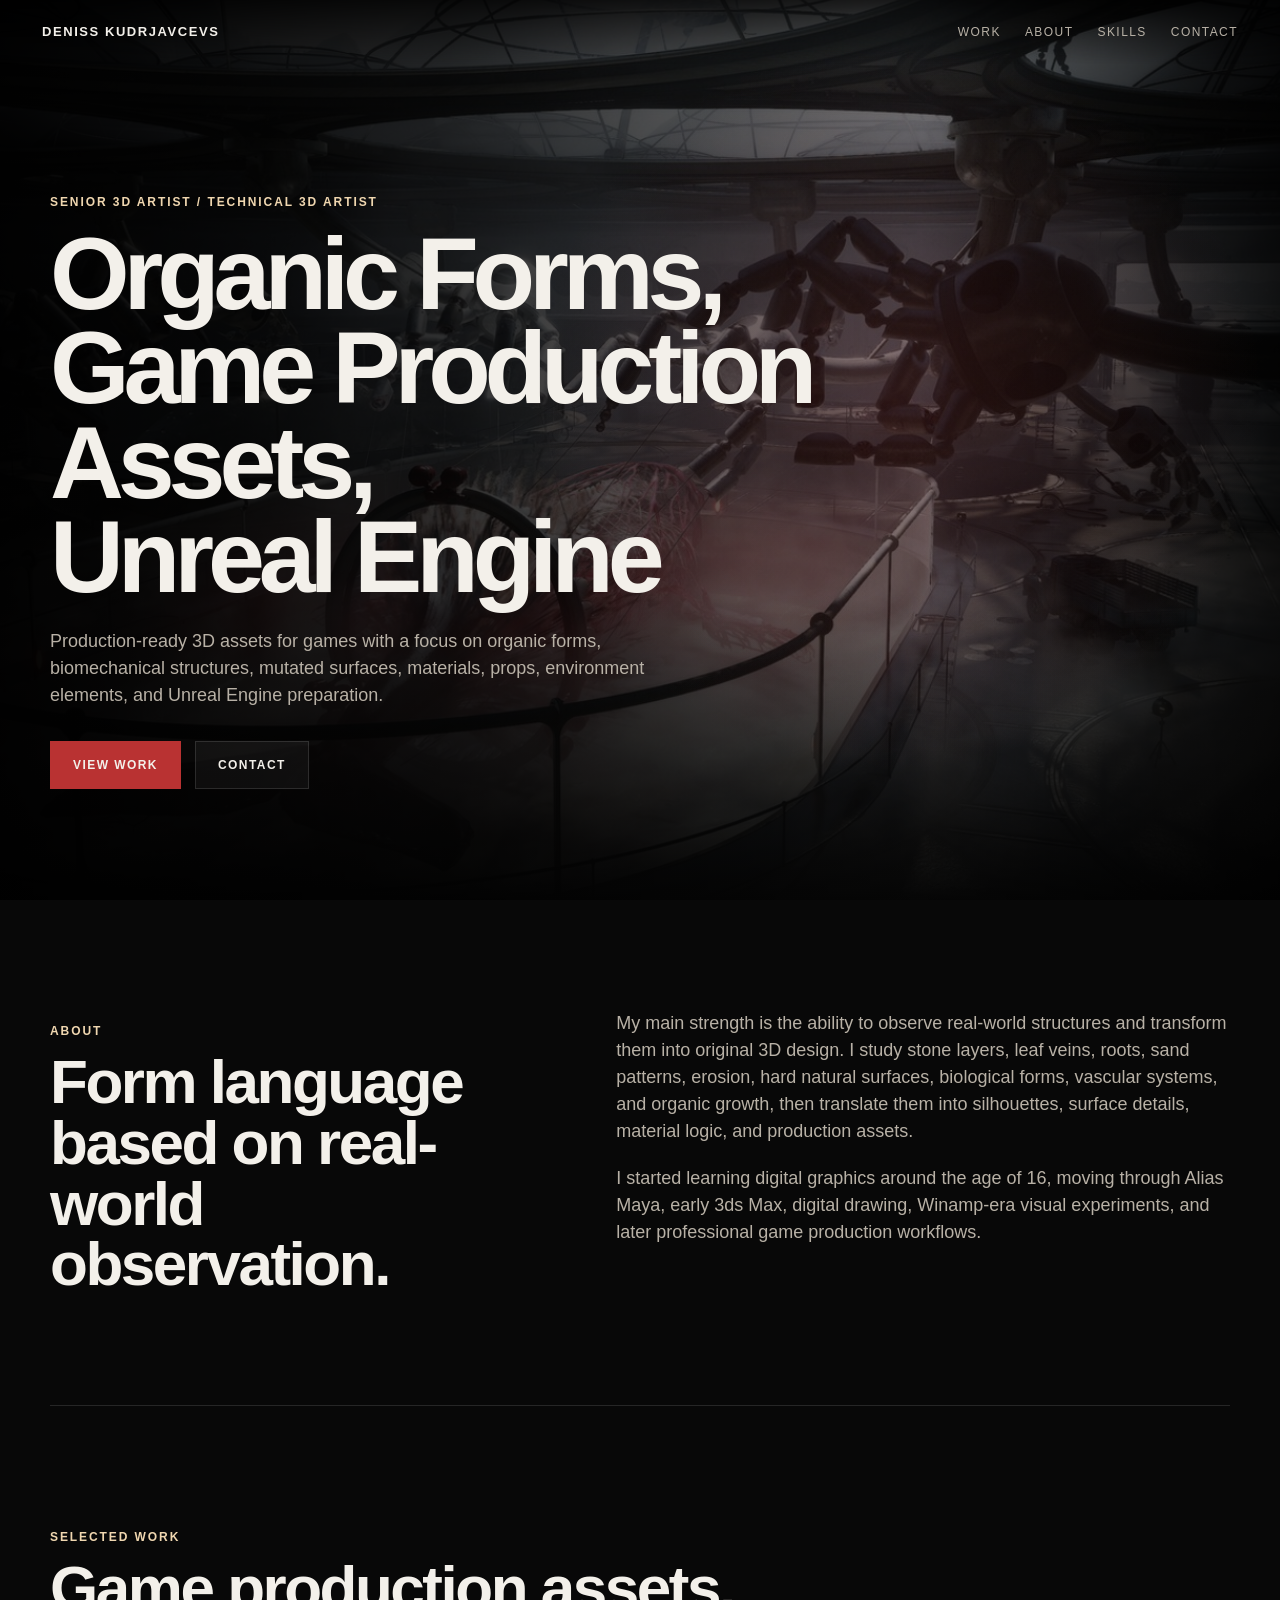
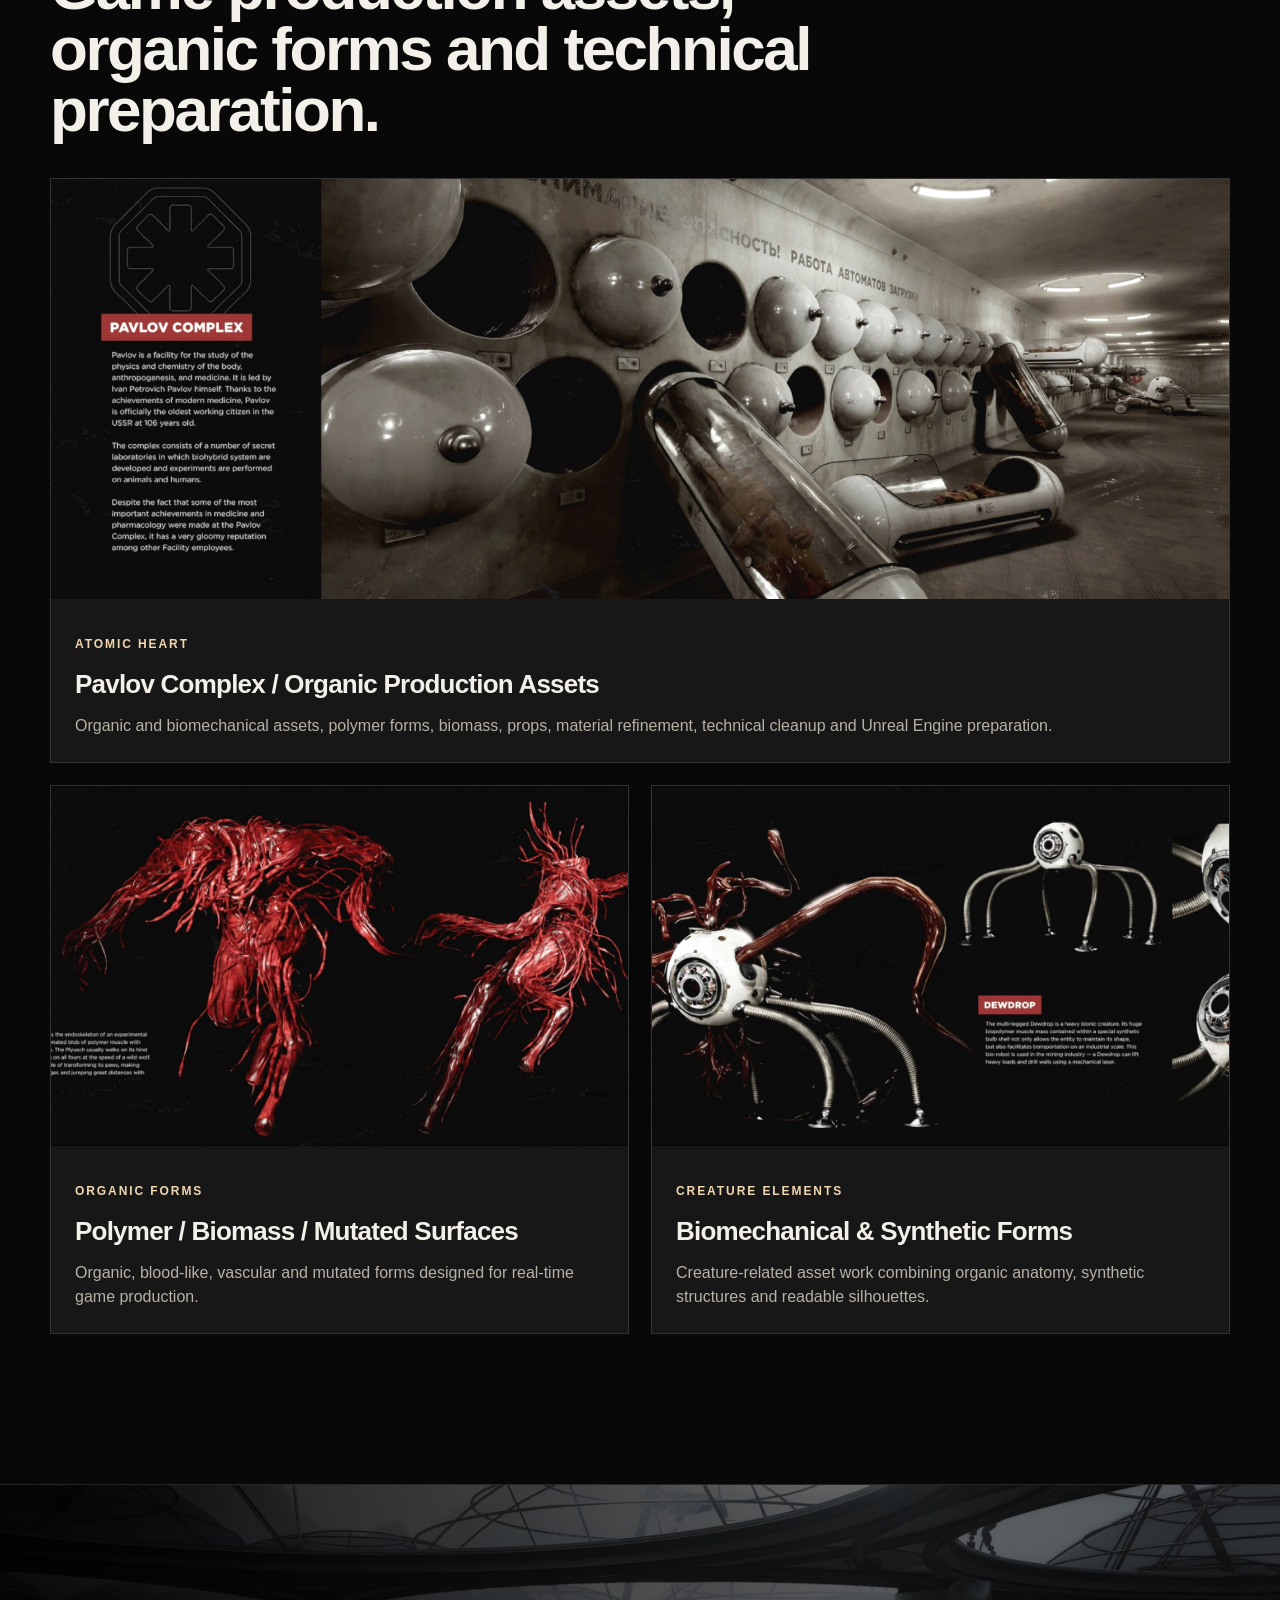
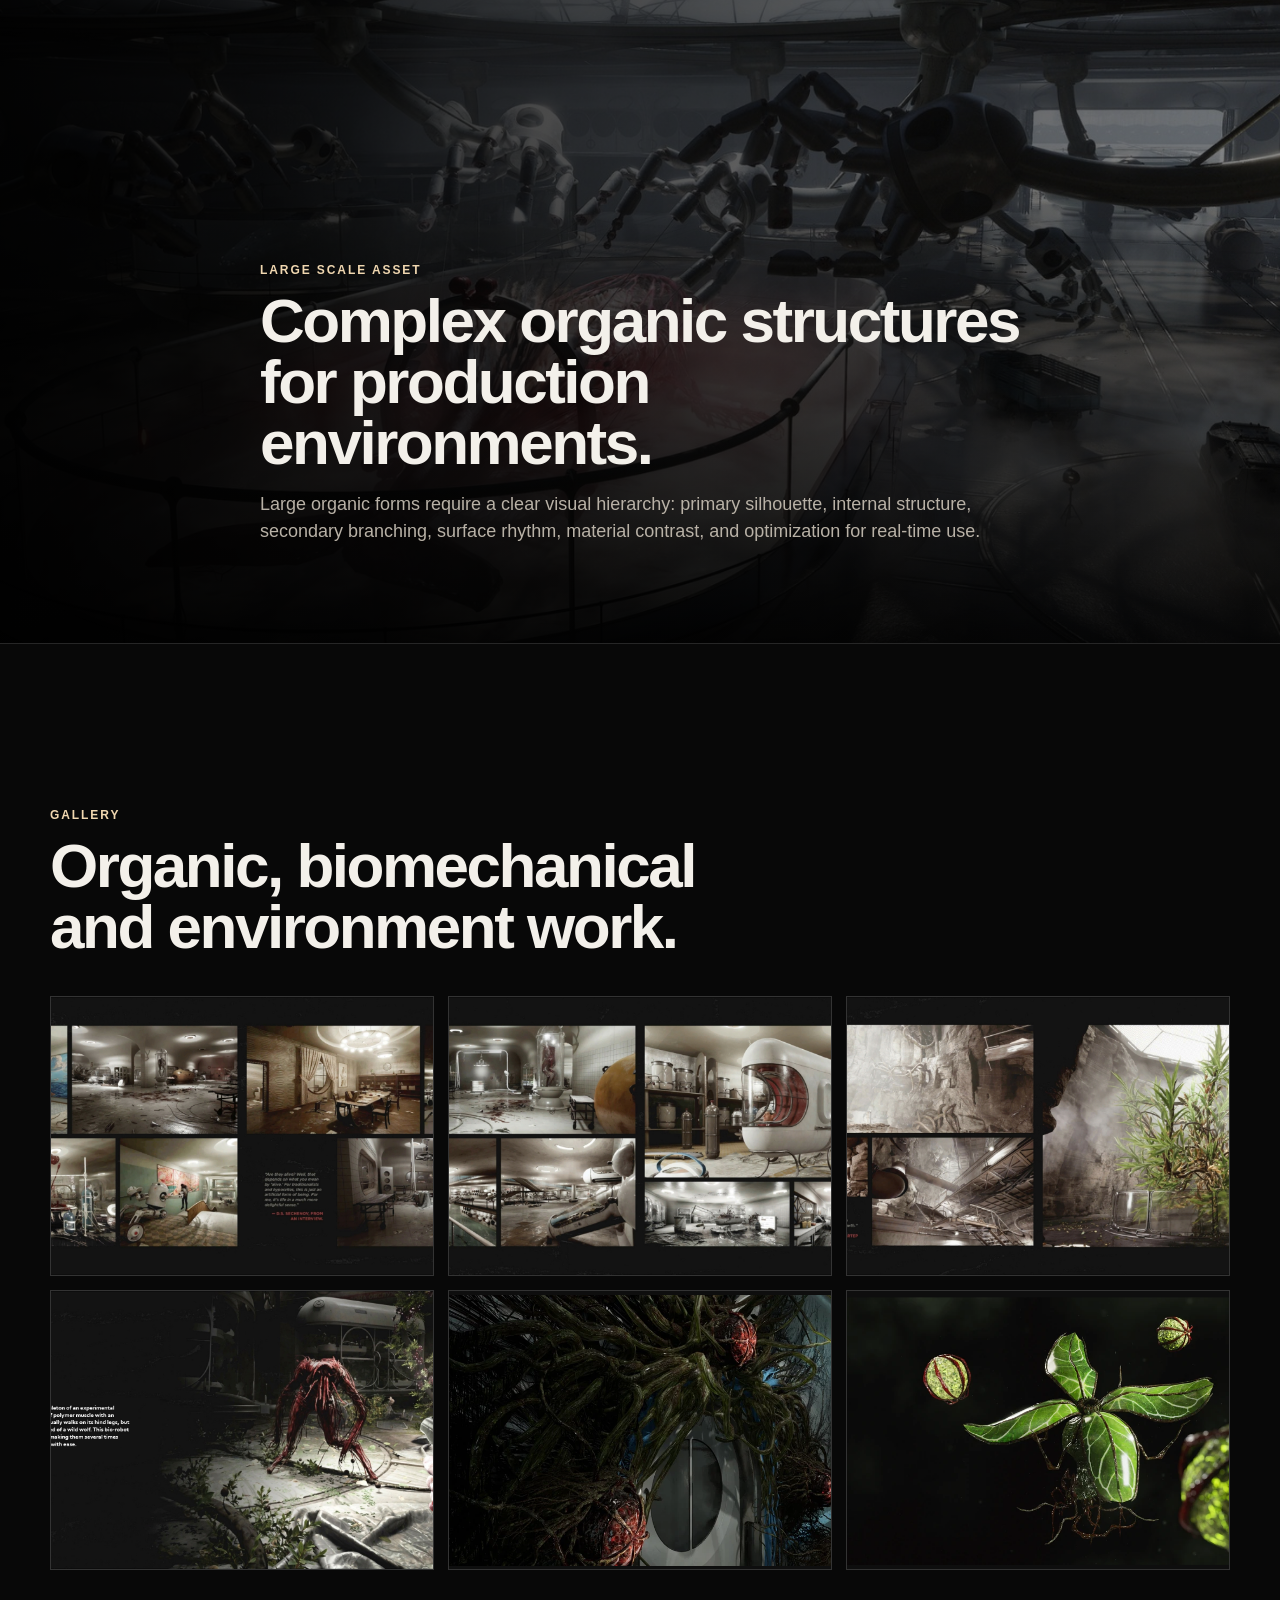
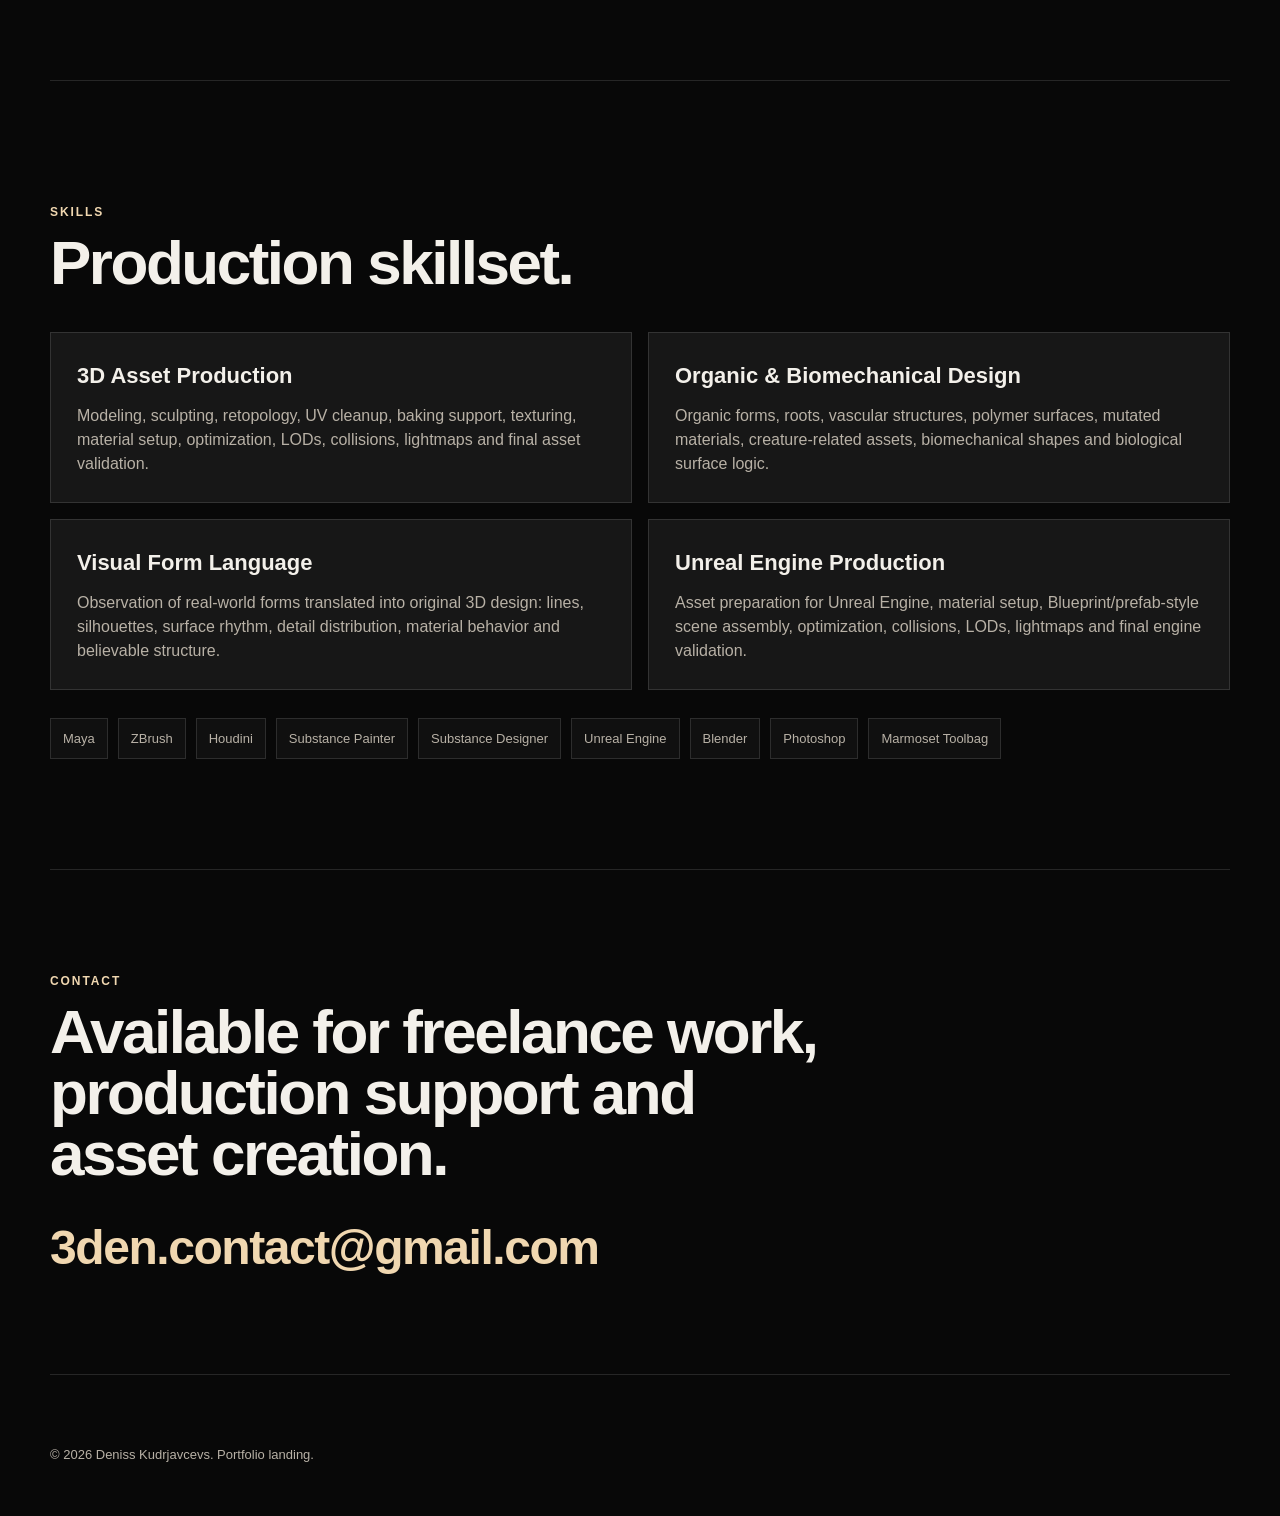
==== index.html @ 93ca3a00 "Add files via upload" ====
<!DOCTYPE html>
<html lang="en">
<head>
  <meta charset="UTF-8" />
  <meta name="viewport" content="width=device-width, initial-scale=1.0" />
  <title>Deniss Kudrjavcevs — 3D Artist Portfolio</title>
  <meta name="description" content="Senior 3D Artist / Technical 3D Artist portfolio. Organic forms, game production assets, Unreal Engine, materials and optimization." />
  <link rel="stylesheet" href="style.css" />
</head>
<body>
  <header class="site-header" data-header>
    <a class="logo" href="#top">DENISS KUDRJAVCEVS</a>
    <button class="menu-button" data-menu-button aria-label="Open navigation">MENU</button>
    <nav class="nav" data-nav>
      <a href="#work">Work</a>
      <a href="#about">About</a>
      <a href="#skills">Skills</a>
      <a href="#contact">Contact</a>
    </nav>
  </header>

  <main id="top">
    <section class="hero">
      <div class="hero-bg" aria-hidden="true"></div>
      <div class="hero-overlay" aria-hidden="true"></div>
      <div class="hero-content">
        <p class="eyebrow">Senior 3D Artist / Technical 3D Artist</p>
        <h1>Organic Forms,<br />Game Production Assets,<br />Unreal Engine</h1>
        <p class="hero-text">
          Production-ready 3D assets for games with a focus on organic forms,
          biomechanical structures, mutated surfaces, materials, props, environment elements,
          and Unreal Engine preparation.
        </p>
        <div class="hero-buttons">
          <a class="button primary" href="#work">View Work</a>
          <a class="button secondary" href="mailto:3den.contact@gmail.com">Contact</a>
        </div>
      </div>
    </section>

    <section id="about" class="section about-grid reveal">
      <div>
        <p class="section-label">About</p>
        <h2>Form language based on real-world observation.</h2>
      </div>
      <div class="text-block">
        <p>
          My main strength is the ability to observe real-world structures and transform them
          into original 3D design. I study stone layers, leaf veins, roots, sand patterns,
          erosion, hard natural surfaces, biological forms, vascular systems, and organic growth,
          then translate them into silhouettes, surface details, material logic, and production assets.
        </p>
        <p>
          I started learning digital graphics around the age of 16, moving through Alias Maya,
          early 3ds Max, digital drawing, Winamp-era visual experiments, and later professional
          game production workflows.
        </p>
      </div>
    </section>

    <section id="work" class="section reveal">
      <div class="section-heading">
        <p class="section-label">Selected Work</p>
        <h2>Game production assets, organic forms and technical preparation.</h2>
      </div>

      <div class="work-grid">
        <article class="work-card large">
          <img src="assets/images/atomic-heart/pavlov_01.jpg" alt="Pavlov Complex production scene" />
          <div class="work-info">
            <p class="tag">Atomic Heart</p>
            <h3>Pavlov Complex / Organic Production Assets</h3>
            <p>
              Organic and biomechanical assets, polymer forms, biomass, props,
              material refinement, technical cleanup and Unreal Engine preparation.
            </p>
          </div>
        </article>

        <article class="work-card">
          <img src="assets/images/organic/plyusch_render_01.jpg" alt="Red organic polymer creature form" />
          <div class="work-info">
            <p class="tag">Organic Forms</p>
            <h3>Polymer / Biomass / Mutated Surfaces</h3>
            <p>
              Organic, blood-like, vascular and mutated forms designed for real-time game production.
            </p>
          </div>
        </article>

        <article class="work-card">
          <img src="assets/images/creatures/dewdrop_01.jpg" alt="Biomechanical creature design" />
          <div class="work-info">
            <p class="tag">Creature Elements</p>
            <h3>Biomechanical & Synthetic Forms</h3>
            <p>
              Creature-related asset work combining organic anatomy, synthetic structures and readable silhouettes.
            </p>
          </div>
        </article>
      </div>
    </section>

    <section class="wide-case reveal">
      <img src="assets/images/hero/hero_whale.jpg" alt="Large whale production asset scene" />
      <div class="wide-case-text">
        <p class="section-label">Large Scale Asset</p>
        <h2>Complex organic structures for production environments.</h2>
        <p>
          Large organic forms require a clear visual hierarchy: primary silhouette, internal structure,
          secondary branching, surface rhythm, material contrast, and optimization for real-time use.
        </p>
      </div>
    </section>

    <section class="section gallery-section reveal">
      <div class="section-heading">
        <p class="section-label">Gallery</p>
        <h2>Organic, biomechanical and environment work.</h2>
      </div>
      <div class="gallery-grid">
        <img src="assets/images/atomic-heart/pavlov_02.jpg" alt="Pavlov Complex interior scenes" />
        <img src="assets/images/atomic-heart/pavlov_03.jpg" alt="Pavlov Complex laboratory and props" />
        <img src="assets/images/organic/natural_roots_01.jpg" alt="Natural roots and plant forms" />
        <img src="assets/images/organic/plyusch_game_01.jpg" alt="Organic enemy in gameplay context" />
        <img src="assets/images/organic/root_wall_01.png" alt="Root growth environment asset" />
        <img src="assets/images/organic/leaf_form_01.png" alt="Leaf-inspired organic form" />
      </div>
    </section>

    <section id="skills" class="section skills reveal">
      <div class="section-heading">
        <p class="section-label">Skills</p>
        <h2>Production skillset.</h2>
      </div>

      <div class="skills-grid">
        <div class="skill-card">
          <h3>3D Asset Production</h3>
          <p>Modeling, sculpting, retopology, UV cleanup, baking support, texturing, material setup, optimization, LODs, collisions, lightmaps and final asset validation.</p>
        </div>
        <div class="skill-card">
          <h3>Organic & Biomechanical Design</h3>
          <p>Organic forms, roots, vascular structures, polymer surfaces, mutated materials, creature-related assets, biomechanical shapes and biological surface logic.</p>
        </div>
        <div class="skill-card">
          <h3>Visual Form Language</h3>
          <p>Observation of real-world forms translated into original 3D design: lines, silhouettes, surface rhythm, detail distribution, material behavior and believable structure.</p>
        </div>
        <div class="skill-card">
          <h3>Unreal Engine Production</h3>
          <p>Asset preparation for Unreal Engine, material setup, Blueprint/prefab-style scene assembly, optimization, collisions, LODs, lightmaps and final engine validation.</p>
        </div>
      </div>

      <div class="tools-line">
        <span>Maya</span>
        <span>ZBrush</span>
        <span>Houdini</span>
        <span>Substance Painter</span>
        <span>Substance Designer</span>
        <span>Unreal Engine</span>
        <span>Blender</span>
        <span>Photoshop</span>
        <span>Marmoset Toolbag</span>
      </div>
    </section>

    <section id="contact" class="contact-section reveal">
      <p class="section-label">Contact</p>
      <h2>Available for freelance work, production support and asset creation.</h2>
      <a class="contact-link" href="mailto:3den.contact@gmail.com">3den.contact@gmail.com</a>
    </section>
  </main>

  <footer class="footer">
    <p>© <span data-year></span> Deniss Kudrjavcevs. Portfolio landing.</p>
  </footer>

  <script src="script.js"></script>
</body>
</html>
---- style.css ----
:root {
  --bg: #080808;
  --bg-soft: #111111;
  --panel: #171717;
  --text: #f3f0ea;
  --muted: #b8b1a6;
  --line: rgba(255, 255, 255, 0.12);
  --accent: #b93232;
  --accent-2: #f0d7b0;
  --max: 1180px;
}

* { box-sizing: border-box; }
html { scroll-behavior: smooth; }
body {
  margin: 0;
  font-family: Arial, Helvetica, sans-serif;
  background: var(--bg);
  color: var(--text);
  line-height: 1.5;
}
img { max-width: 100%; display: block; }
a { color: inherit; text-decoration: none; }

.site-header {
  position: fixed;
  top: 0;
  left: 0;
  right: 0;
  z-index: 50;
  display: flex;
  justify-content: space-between;
  align-items: center;
  padding: 22px 42px;
  background: linear-gradient(to bottom, rgba(0,0,0,0.78), rgba(0,0,0,0));
  transition: background 0.25s ease, border-color 0.25s ease;
}
.site-header.scrolled {
  background: rgba(8, 8, 8, 0.92);
  border-bottom: 1px solid var(--line);
  backdrop-filter: blur(16px);
}
.logo {
  font-size: 13px;
  font-weight: 800;
  letter-spacing: 0.12em;
}
.nav { display: flex; gap: 24px; }
.nav a {
  font-size: 12px;
  text-transform: uppercase;
  letter-spacing: 0.12em;
  color: var(--muted);
}
.nav a:hover { color: var(--text); }
.menu-button { display: none; }

.hero {
  position: relative;
  min-height: 100vh;
  display: flex;
  align-items: center;
  overflow: hidden;
}
.hero-bg {
  position: absolute;
  inset: 0;
  background-image: url("assets/images/hero/hero_whale.jpg");
  background-size: cover;
  background-position: center;
  opacity: 0.72;
  transform: scale(1.02);
}
.hero-overlay {
  position: absolute;
  inset: 0;
  background:
    radial-gradient(circle at 70% 45%, rgba(185, 50, 50, 0.16), transparent 36%),
    linear-gradient(90deg, rgba(0,0,0,0.96) 0%, rgba(0,0,0,0.74) 35%, rgba(0,0,0,0.30) 72%, rgba(0,0,0,0.88) 100%),
    linear-gradient(to top, var(--bg), transparent 34%);
}
.hero-content {
  position: relative;
  width: min(var(--max), calc(100% - 48px));
  margin: 0 auto;
  padding-top: 70px;
}
.eyebrow, .section-label, .tag {
  color: var(--accent-2);
  text-transform: uppercase;
  letter-spacing: 0.16em;
  font-size: 12px;
  font-weight: 800;
}
h1 {
  max-width: 880px;
  margin: 16px 0 24px;
  font-size: clamp(44px, 8vw, 104px);
  line-height: 0.92;
  letter-spacing: -0.06em;
}
.hero-text {
  max-width: 640px;
  color: var(--muted);
  font-size: 18px;
}
.hero-buttons { display: flex; gap: 14px; margin-top: 32px; }
.button {
  display: inline-flex;
  align-items: center;
  justify-content: center;
  min-height: 48px;
  padding: 0 22px;
  border: 1px solid var(--line);
  font-weight: 800;
  font-size: 12px;
  letter-spacing: 0.12em;
  text-transform: uppercase;
}
.button.primary { background: var(--accent); border-color: var(--accent); }
.button.secondary { background: rgba(255,255,255,0.04); }
.button:hover { transform: translateY(-1px); }

.section {
  width: min(var(--max), calc(100% - 48px));
  margin: 0 auto;
  padding: 110px 0;
}
.about-grid {
  display: grid;
  grid-template-columns: 0.9fr 1.1fr;
  gap: 64px;
  border-bottom: 1px solid var(--line);
}
h2 {
  margin: 10px 0 0;
  font-size: clamp(32px, 5vw, 62px);
  line-height: 0.98;
  letter-spacing: -0.04em;
}
.text-block p {
  margin: 0 0 20px;
  color: var(--muted);
  font-size: 18px;
}
.section-heading { max-width: 760px; margin-bottom: 38px; }

.work-grid {
  display: grid;
  grid-template-columns: repeat(2, minmax(0, 1fr));
  gap: 22px;
}
.work-card {
  background: var(--panel);
  border: 1px solid var(--line);
  overflow: hidden;
}
.work-card.large { grid-column: span 2; }
.work-card img {
  width: 100%;
  height: 420px;
  object-fit: cover;
  filter: saturate(0.92) contrast(1.06);
}
.work-card:not(.large) img { height: 360px; }
.work-info { padding: 24px; }
.work-info h3 {
  margin: 8px 0 10px;
  font-size: 26px;
  letter-spacing: -0.03em;
}
.work-info p:not(.tag) { color: var(--muted); margin: 0; }

.wide-case {
  position: relative;
  min-height: 760px;
  display: flex;
  align-items: flex-end;
  margin: 40px 0;
  overflow: hidden;
  border-top: 1px solid var(--line);
  border-bottom: 1px solid var(--line);
}
.wide-case img {
  position: absolute;
  inset: 0;
  width: 100%;
  height: 100%;
  object-fit: cover;
  opacity: 0.72;
}
.wide-case::after {
  content: "";
  position: absolute;
  inset: 0;
  background: linear-gradient(90deg, rgba(0,0,0,0.90), rgba(0,0,0,0.20)), linear-gradient(to top, rgba(0,0,0,0.85), transparent 60%);
}
.wide-case-text {
  position: relative;
  z-index: 2;
  width: min(var(--max), calc(100% - 48px));
  margin: 0 auto;
  padding: 0 0 80px;
  max-width: 760px;
}
.wide-case-text p:not(.section-label) { color: var(--muted); font-size: 18px; }

.gallery-grid {
  display: grid;
  grid-template-columns: repeat(3, 1fr);
  gap: 14px;
}
.gallery-grid img {
  width: 100%;
  height: 280px;
  object-fit: cover;
  border: 1px solid var(--line);
  background: var(--panel);
}

.skills { border-top: 1px solid var(--line); }
.skills-grid {
  display: grid;
  grid-template-columns: repeat(2, 1fr);
  gap: 16px;
}
.skill-card {
  background: var(--panel);
  border: 1px solid var(--line);
  padding: 26px;
}
.skill-card h3 { margin: 0 0 12px; font-size: 22px; }
.skill-card p { margin: 0; color: var(--muted); }
.tools-line {
  display: flex;
  flex-wrap: wrap;
  gap: 10px;
  margin-top: 28px;
}
.tools-line span {
  border: 1px solid var(--line);
  padding: 10px 12px;
  color: var(--muted);
  background: rgba(255,255,255,0.03);
  font-size: 13px;
}

.contact-section {
  width: min(var(--max), calc(100% - 48px));
  margin: 0 auto 70px;
  padding: 90px 0;
  border-top: 1px solid var(--line);
  border-bottom: 1px solid var(--line);
}
.contact-section h2 { max-width: 780px; }
.contact-link {
  display: inline-block;
  margin-top: 28px;
  color: var(--accent-2);
  font-size: clamp(24px, 4vw, 48px);
  font-weight: 800;
  letter-spacing: -0.03em;
}
.footer {
  width: min(var(--max), calc(100% - 48px));
  margin: 0 auto;
  padding: 0 0 38px;
  color: var(--muted);
  font-size: 13px;
}

.reveal { opacity: 0; transform: translateY(18px); transition: opacity 0.7s ease, transform 0.7s ease; }
.reveal.visible { opacity: 1; transform: translateY(0); }

@media (max-width: 820px) {
  .site-header { padding: 18px 20px; }
  .menu-button {
    display: block;
    color: var(--text);
    background: rgba(255,255,255,0.06);
    border: 1px solid var(--line);
    padding: 10px 12px;
    letter-spacing: 0.12em;
  }
  .nav {
    position: absolute;
    top: 64px;
    right: 20px;
    display: none;
    flex-direction: column;
    min-width: 180px;
    padding: 18px;
    background: rgba(8,8,8,0.96);
    border: 1px solid var(--line);
  }
  .nav.open { display: flex; }
  .hero { min-height: 880px; }
  .hero-bg { background-position: 62% center; }
  .about-grid, .work-grid, .skills-grid { grid-template-columns: 1fr; }
  .work-card.large { grid-column: span 1; }
  .work-card img, .work-card:not(.large) img { height: 320px; }
  .gallery-grid { grid-template-columns: 1fr; }
  .gallery-grid img { height: 300px; }
  .wide-case { min-height: 640px; }
}
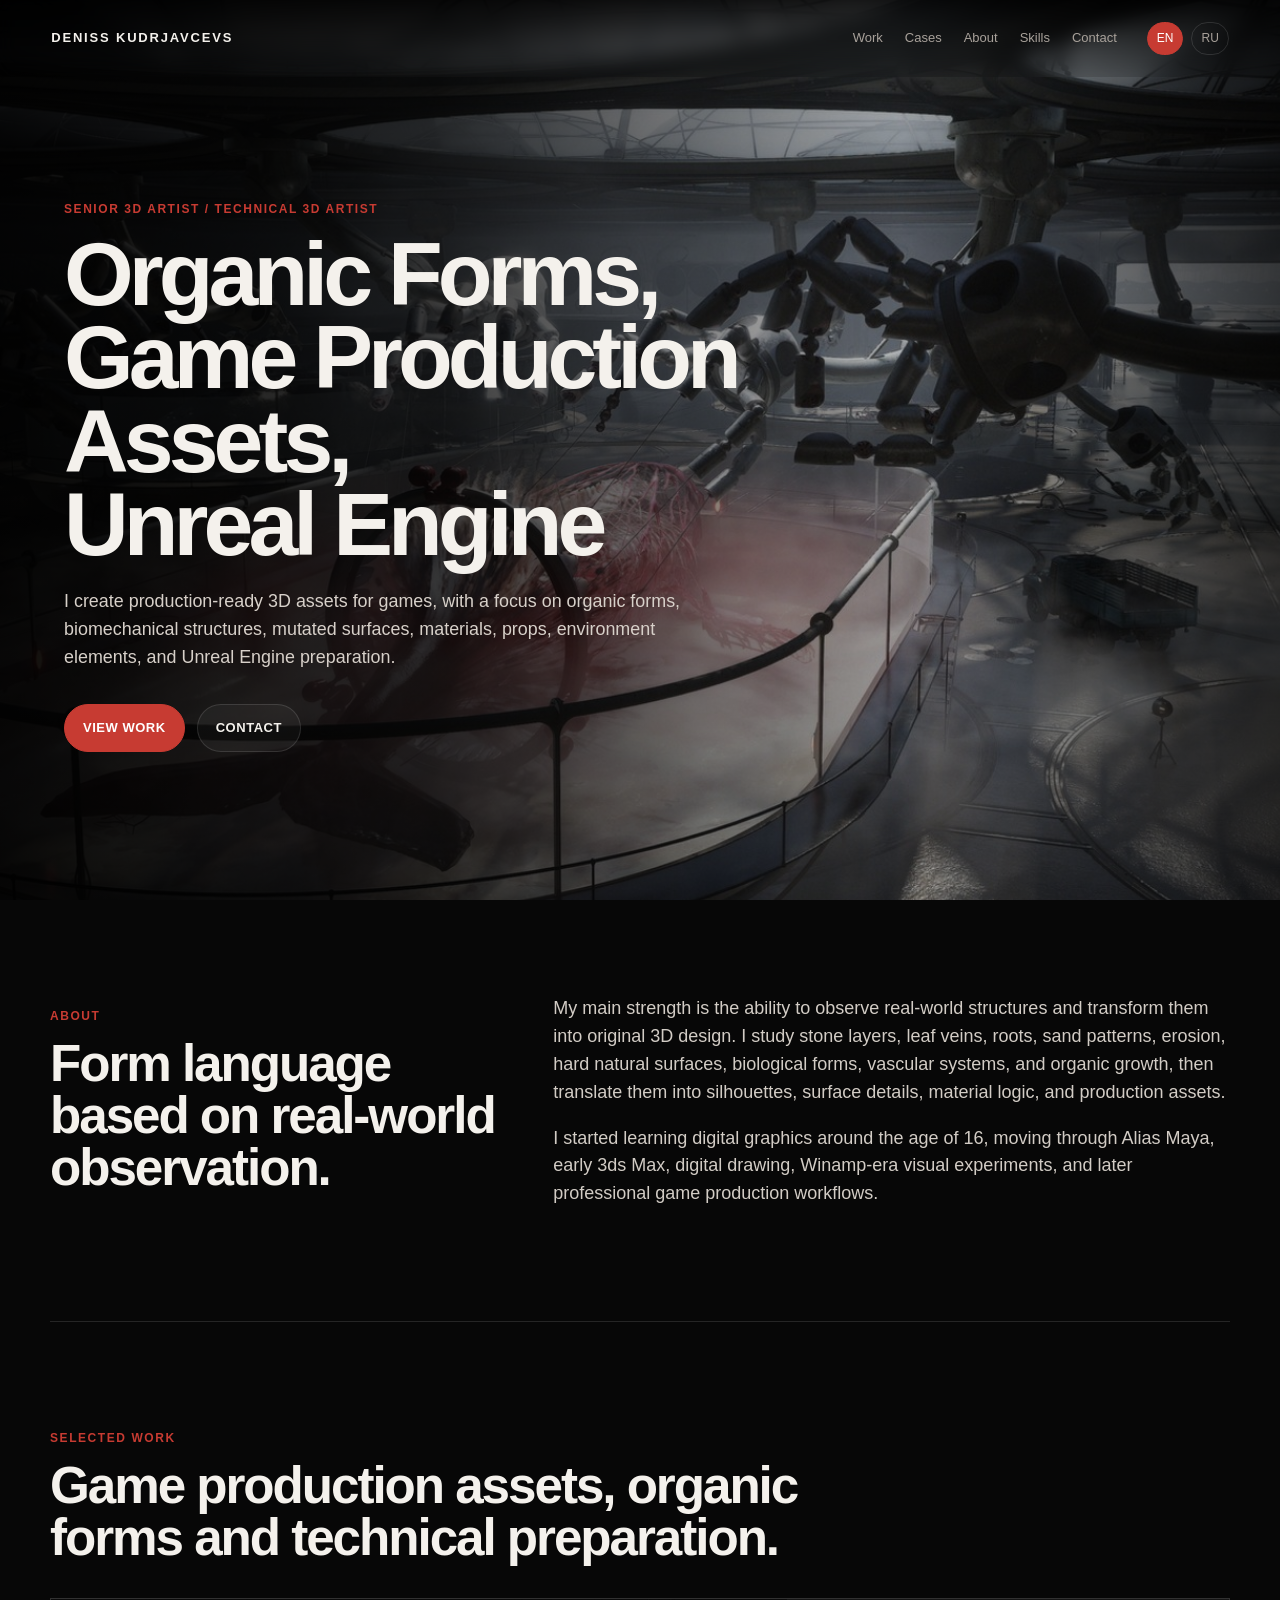
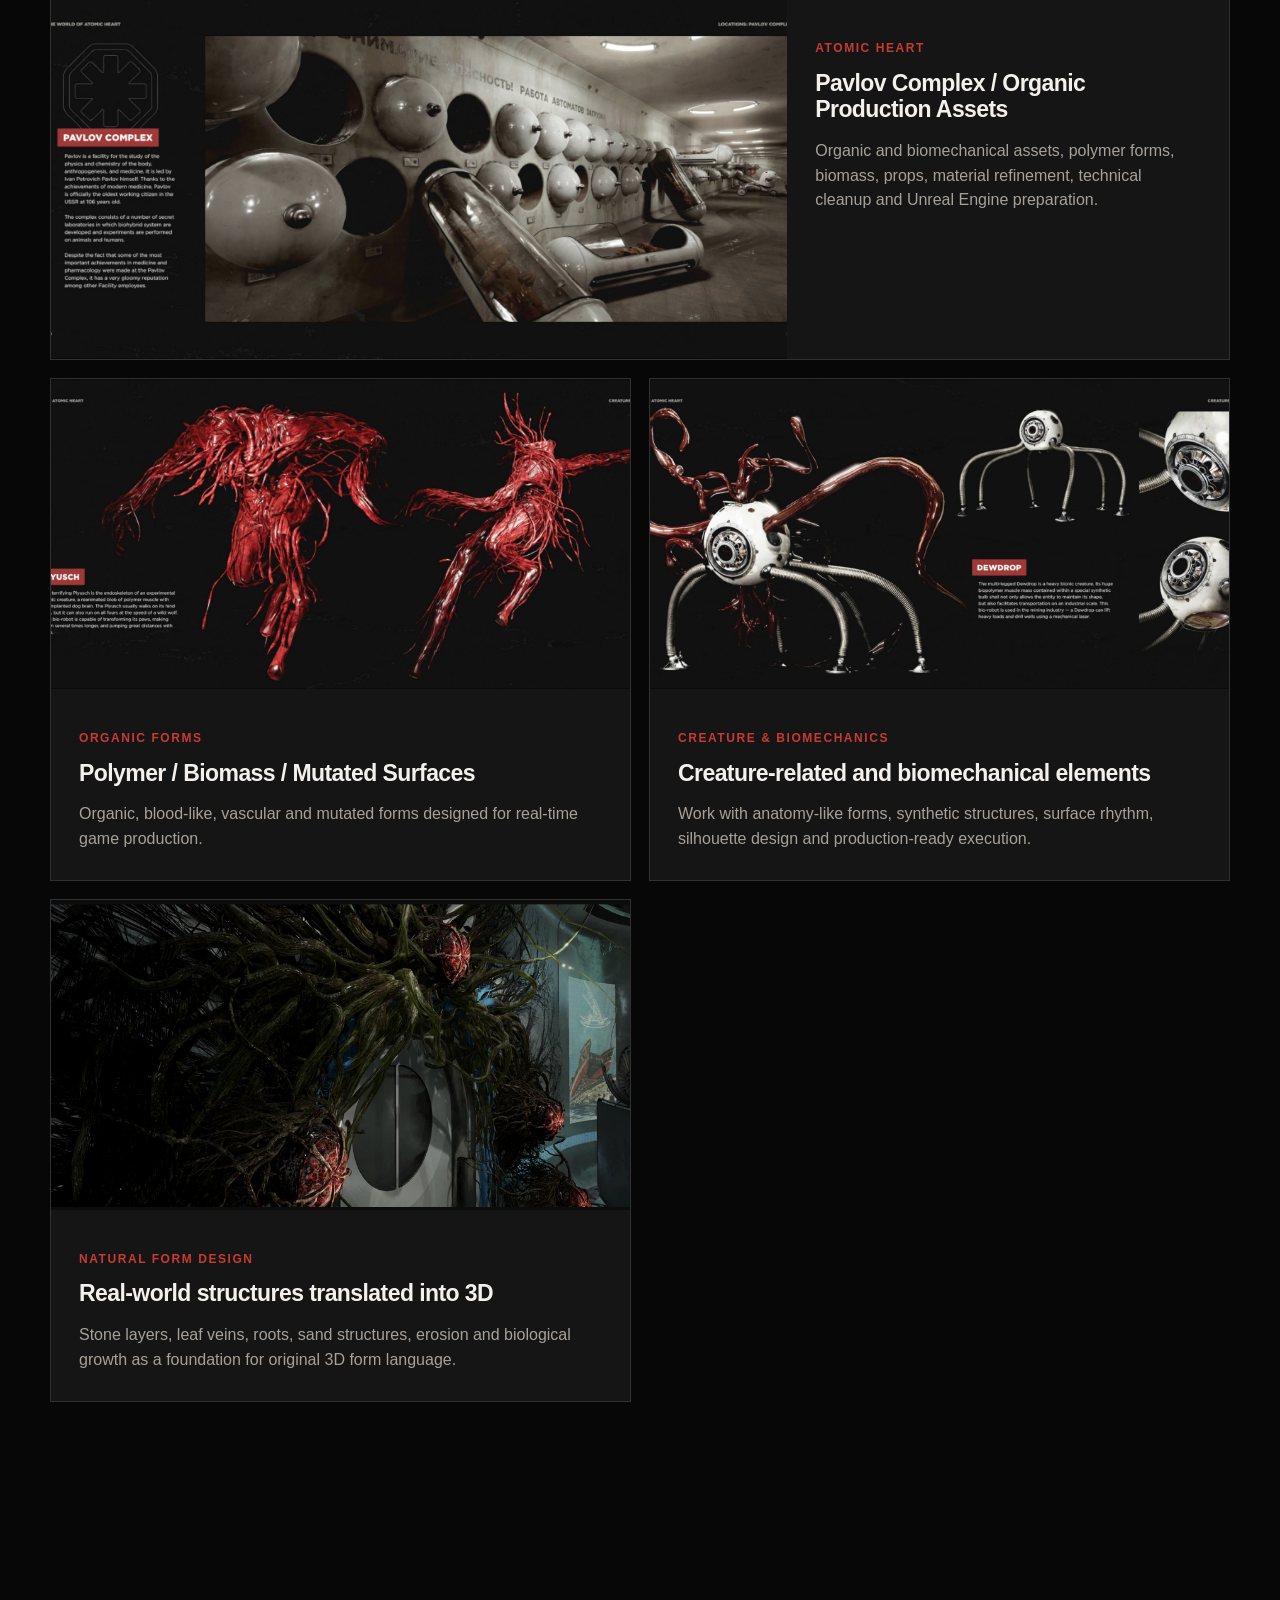
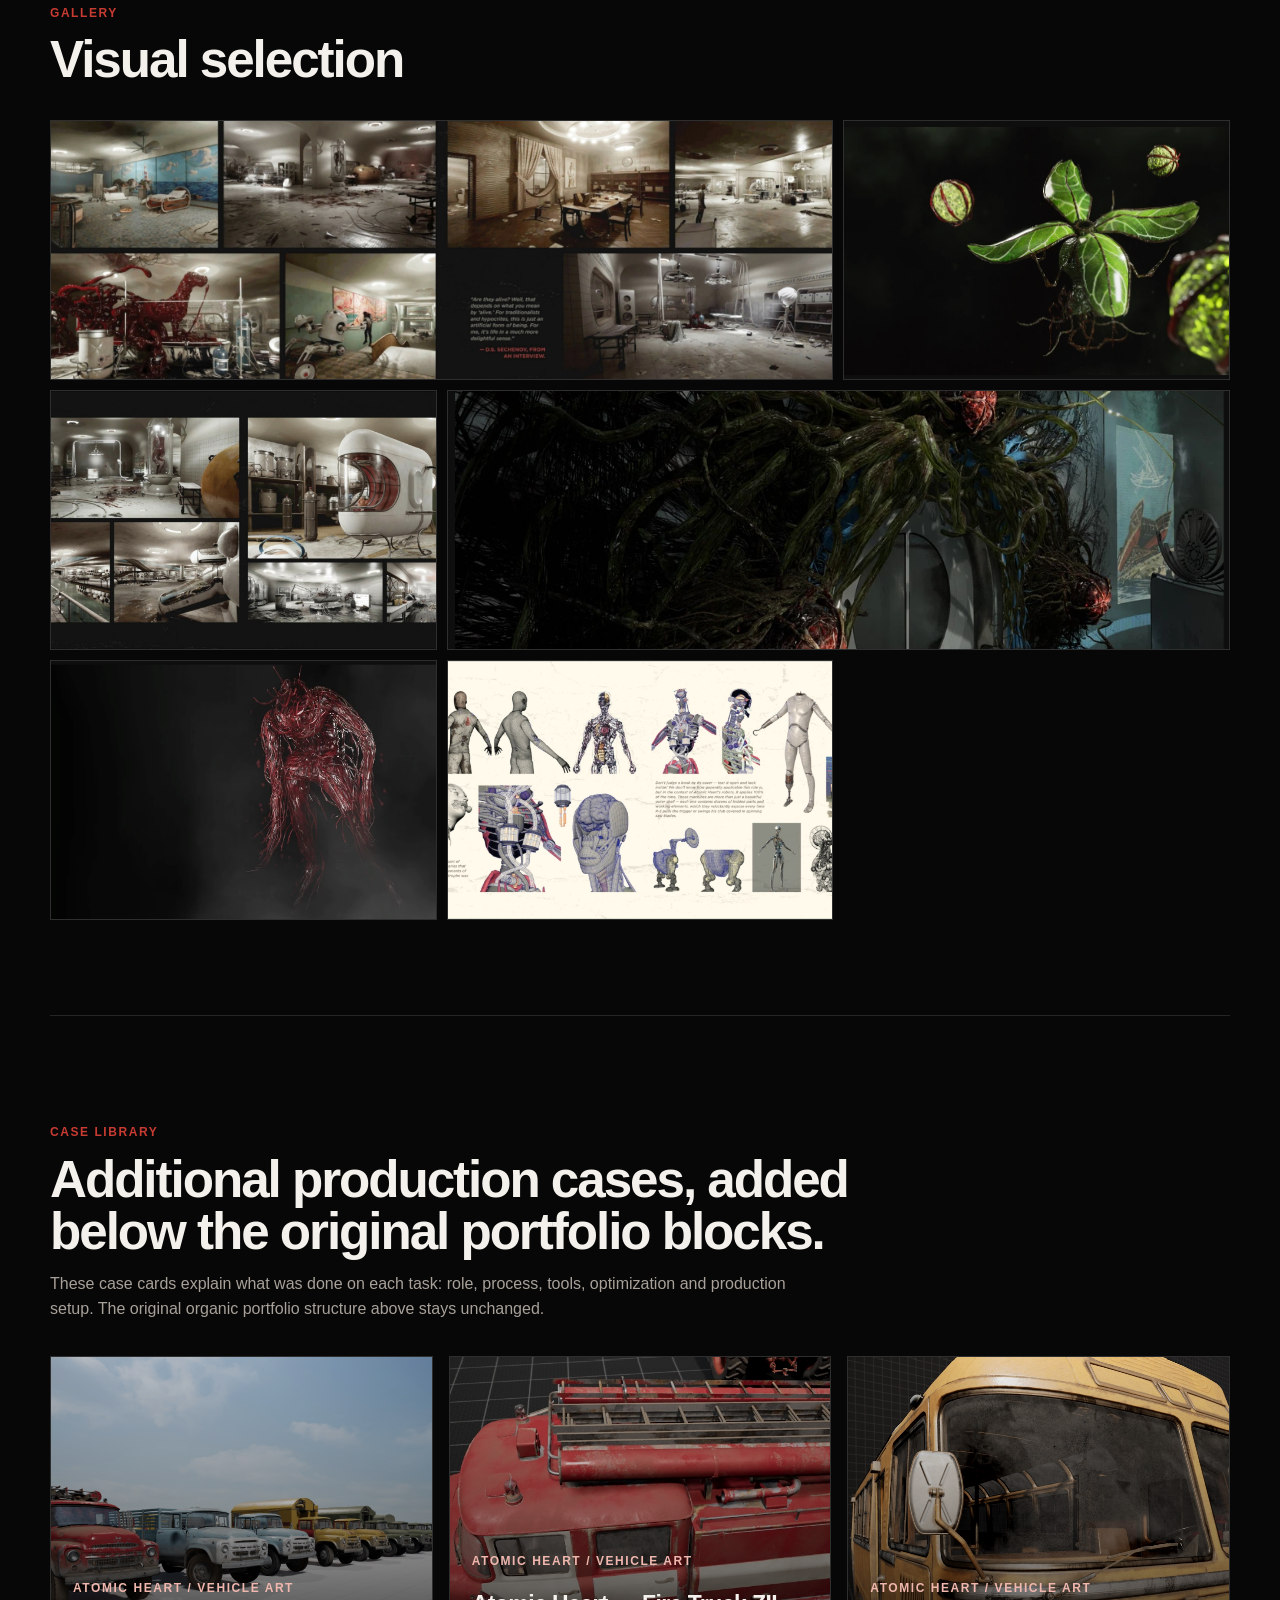
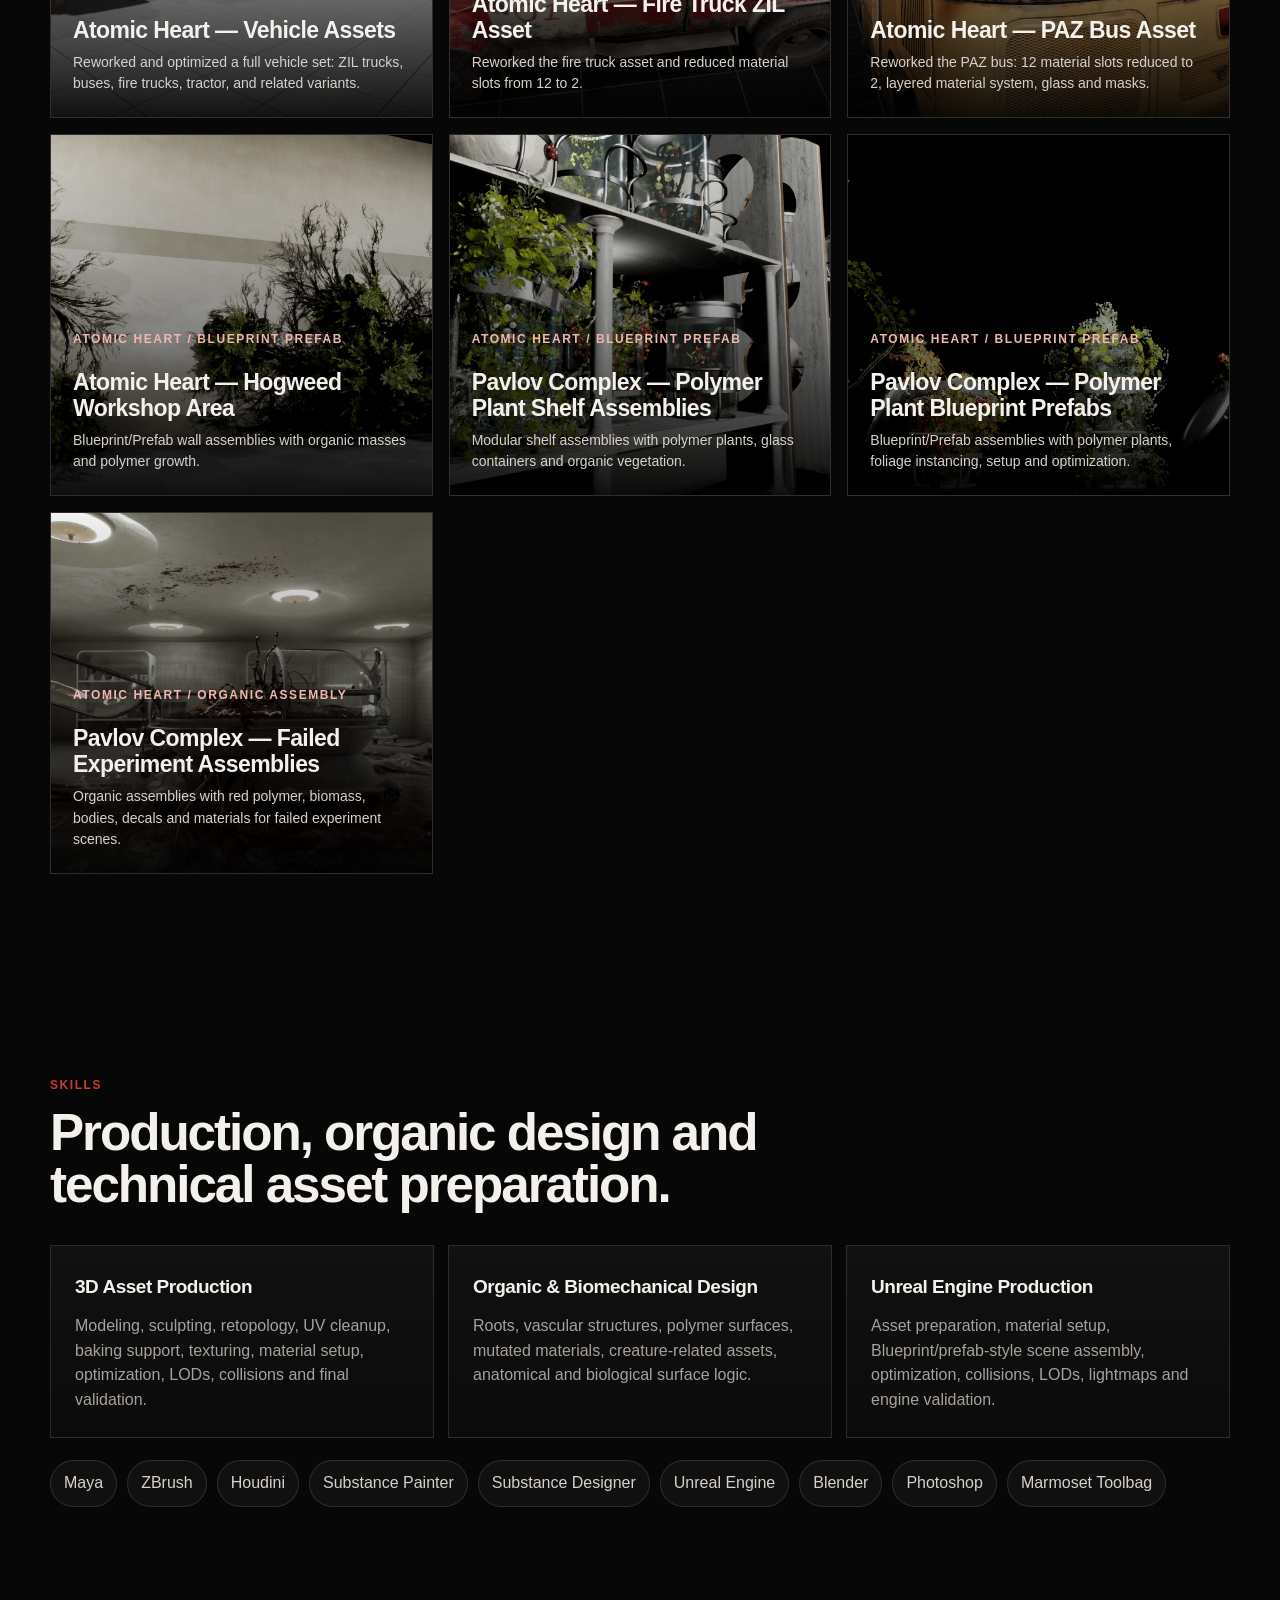
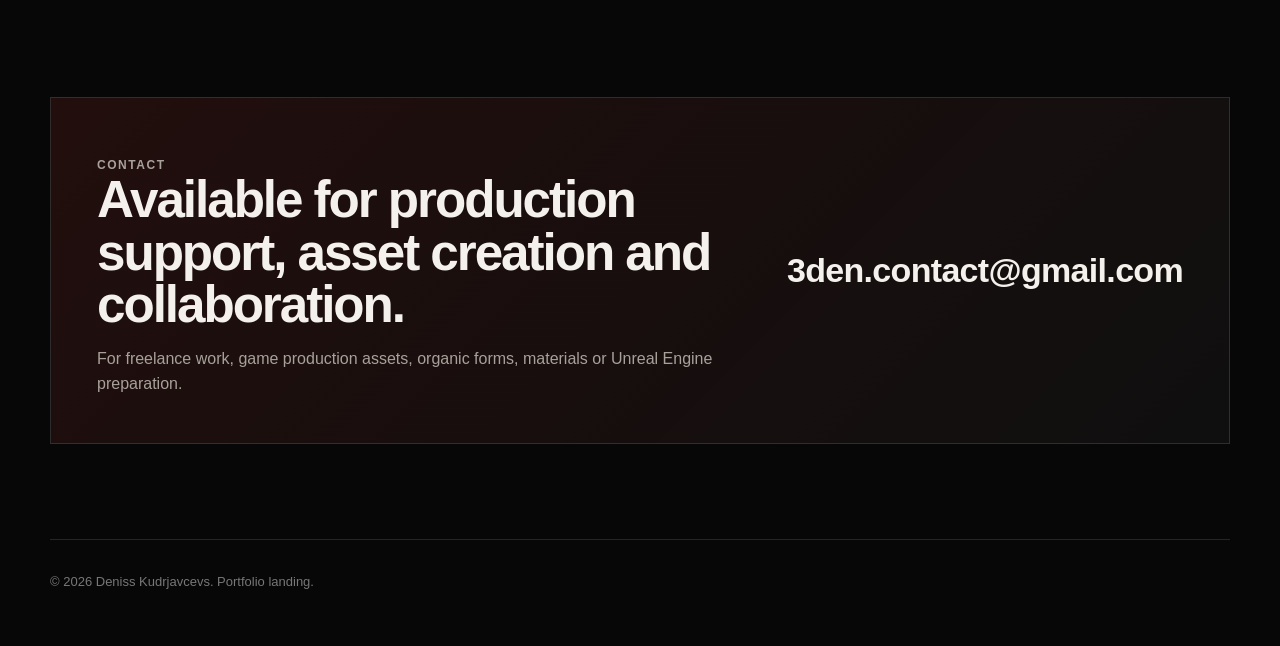
==== commit 12c59882: "Update portfolio v3" ====
--- a/index.html
+++ b/index.html
@@ -2,35 +2,34 @@
 <html lang="en">
 <head>
   <meta charset="UTF-8" />
-  <meta name="viewport" content="width=device-width, initial-scale=1.0" />
+  <meta name="viewport" content="width=device-width, initial-scale=1.0, viewport-fit=cover" />
   <title>Deniss Kudrjavcevs — 3D Artist Portfolio</title>
   <meta name="description" content="Senior 3D Artist / Technical 3D Artist portfolio. Organic forms, game production assets, Unreal Engine, materials and optimization." />
   <link rel="stylesheet" href="style.css" />
 </head>
 <body>
-  <header class="site-header" data-header>
-    <a class="logo" href="#top">DENISS KUDRJAVCEVS</a>
-    <button class="menu-button" data-menu-button aria-label="Open navigation">MENU</button>
-    <nav class="nav" data-nav>
+  <header class="site-header">
+    <a class="logo" href="en.html">DENISS KUDRJAVCEVS</a>
+    <nav class="nav">
       <a href="#work">Work</a>
+      <a href="#cases">Cases</a>
       <a href="#about">About</a>
       <a href="#skills">Skills</a>
       <a href="#contact">Contact</a>
+      <div class="lang-switch">
+        <a class="active" href="en.html">EN</a>
+        <a href="ru.html">RU</a>
+      </div>
     </nav>
   </header>
 
-  <main id="top">
+  <main>
     <section class="hero">
-      <div class="hero-bg" aria-hidden="true"></div>
-      <div class="hero-overlay" aria-hidden="true"></div>
+      <div class="hero-bg"></div>
       <div class="hero-content">
         <p class="eyebrow">Senior 3D Artist / Technical 3D Artist</p>
-        <h1>Organic Forms,<br />Game Production Assets,<br />Unreal Engine</h1>
-        <p class="hero-text">
-          Production-ready 3D assets for games with a focus on organic forms,
-          biomechanical structures, mutated surfaces, materials, props, environment elements,
-          and Unreal Engine preparation.
-        </p>
+        <h1>Organic Forms,<br>Game Production Assets,<br>Unreal Engine</h1>
+        <p class="hero-text">I create production-ready 3D assets for games, with a focus on organic forms, biomechanical structures, mutated surfaces, materials, props, environment elements, and Unreal Engine preparation.</p>
         <div class="hero-buttons">
           <a class="button primary" href="#work">View Work</a>
           <a class="button secondary" href="mailto:3den.contact@gmail.com">Contact</a>
@@ -38,145 +37,121 @@
       </div>
     </section>
 
-    <section id="about" class="section about-grid reveal">
+    <section id="about" class="section about-grid">
       <div>
         <p class="section-label">About</p>
         <h2>Form language based on real-world observation.</h2>
       </div>
       <div class="text-block">
-        <p>
-          My main strength is the ability to observe real-world structures and transform them
-          into original 3D design. I study stone layers, leaf veins, roots, sand patterns,
-          erosion, hard natural surfaces, biological forms, vascular systems, and organic growth,
-          then translate them into silhouettes, surface details, material logic, and production assets.
-        </p>
-        <p>
-          I started learning digital graphics around the age of 16, moving through Alias Maya,
-          early 3ds Max, digital drawing, Winamp-era visual experiments, and later professional
-          game production workflows.
-        </p>
+        <p>My main strength is the ability to observe real-world structures and transform them into original 3D design. I study stone layers, leaf veins, roots, sand patterns, erosion, hard natural surfaces, biological forms, vascular systems, and organic growth, then translate them into silhouettes, surface details, material logic, and production assets.</p>
+        <p>I started learning digital graphics around the age of 16, moving through Alias Maya, early 3ds Max, digital drawing, Winamp-era visual experiments, and later professional game production workflows.</p>
       </div>
     </section>
 
-    <section id="work" class="section reveal">
+    <section id="work" class="section">
       <div class="section-heading">
         <p class="section-label">Selected Work</p>
         <h2>Game production assets, organic forms and technical preparation.</h2>
       </div>
-
       <div class="work-grid">
         <article class="work-card large">
-          <img src="assets/images/atomic-heart/pavlov_01.jpg" alt="Pavlov Complex production scene" />
+          <div class="work-image image-atomic"></div>
           <div class="work-info">
             <p class="tag">Atomic Heart</p>
             <h3>Pavlov Complex / Organic Production Assets</h3>
-            <p>
-              Organic and biomechanical assets, polymer forms, biomass, props,
-              material refinement, technical cleanup and Unreal Engine preparation.
-            </p>
+            <p>Organic and biomechanical assets, polymer forms, biomass, props, material refinement, technical cleanup and Unreal Engine preparation.</p>
           </div>
         </article>
-
         <article class="work-card">
-          <img src="assets/images/organic/plyusch_render_01.jpg" alt="Red organic polymer creature form" />
+          <div class="work-image image-organic"></div>
           <div class="work-info">
             <p class="tag">Organic Forms</p>
             <h3>Polymer / Biomass / Mutated Surfaces</h3>
-            <p>
-              Organic, blood-like, vascular and mutated forms designed for real-time game production.
-            </p>
+            <p>Organic, blood-like, vascular and mutated forms designed for real-time game production.</p>
           </div>
         </article>
-
         <article class="work-card">
-          <img src="assets/images/creatures/dewdrop_01.jpg" alt="Biomechanical creature design" />
+          <div class="work-image image-creature"></div>
           <div class="work-info">
-            <p class="tag">Creature Elements</p>
-            <h3>Biomechanical & Synthetic Forms</h3>
-            <p>
-              Creature-related asset work combining organic anatomy, synthetic structures and readable silhouettes.
-            </p>
+            <p class="tag">Creature & Biomechanics</p>
+            <h3>Creature-related and biomechanical elements</h3>
+            <p>Work with anatomy-like forms, synthetic structures, surface rhythm, silhouette design and production-ready execution.</p>
+          </div>
+        </article>
+        <article class="work-card">
+          <div class="work-image image-natural"></div>
+          <div class="work-info">
+            <p class="tag">Natural Form Design</p>
+            <h3>Real-world structures translated into 3D</h3>
+            <p>Stone layers, leaf veins, roots, sand structures, erosion and biological growth as a foundation for original 3D form language.</p>
           </div>
         </article>
       </div>
     </section>
 
-    <section class="wide-case reveal">
-      <img src="assets/images/hero/hero_whale.jpg" alt="Large whale production asset scene" />
-      <div class="wide-case-text">
-        <p class="section-label">Large Scale Asset</p>
-        <h2>Complex organic structures for production environments.</h2>
-        <p>
-          Large organic forms require a clear visual hierarchy: primary silhouette, internal structure,
-          secondary branching, surface rhythm, material contrast, and optimization for real-time use.
-        </p>
+    <section class="section">
+      <div class="section-heading">
+        <p class="section-label">Gallery</p>
+        <h2>Visual selection</h2>
+      </div>
+      <div class="gallery">
+        <img class="wide" src="assets/images/atomic-heart/pavlov_02.jpg" alt="Pavlov Complex environment">
+        <img src="assets/images/organic/leaf_form_01.png" alt="Leaf-inspired organic form">
+        <img src="assets/images/atomic-heart/pavlov_03.jpg" alt="Pavlov Complex production environment">
+        <img class="wide" src="assets/images/organic/root_wall_01.png" alt="Organic root structure">
+        <img src="assets/images/organic/plyusch_mist_01.png" alt="Polymer creature form">
+        <img src="assets/images/creatures/robot_anatomy_01.jpg" alt="Robot anatomy production reference">
       </div>
     </section>
 
-    <section class="section gallery-section reveal">
+
+    <section id="cases" class="section case-library-section">
       <div class="section-heading">
-        <p class="section-label">Gallery</p>
-        <h2>Organic, biomechanical and environment work.</h2>
+        <p class="section-label">Case Library</p>
+        <h2>Additional production cases, added below the original portfolio blocks.</h2>
+        <p class="section-note">These case cards explain what was done on each task: role, process, tools, optimization and production setup. The original organic portfolio structure above stays unchanged.</p>
       </div>
-      <div class="gallery-grid">
-        <img src="assets/images/atomic-heart/pavlov_02.jpg" alt="Pavlov Complex interior scenes" />
-        <img src="assets/images/atomic-heart/pavlov_03.jpg" alt="Pavlov Complex laboratory and props" />
-        <img src="assets/images/organic/natural_roots_01.jpg" alt="Natural roots and plant forms" />
-        <img src="assets/images/organic/plyusch_game_01.jpg" alt="Organic enemy in gameplay context" />
-        <img src="assets/images/organic/root_wall_01.png" alt="Root growth environment asset" />
-        <img src="assets/images/organic/leaf_form_01.png" alt="Leaf-inspired organic form" />
+      <div class="case-grid" data-case-grid></div>
+    </section>
+
+    <section id="skills" class="section">
+      <div class="section-heading">
+        <p class="section-label">Skills</p>
+        <h2>Production, organic design and technical asset preparation.</h2>
+      </div>
+      <div class="skills-grid">
+        <div class="skill-card"><h3>3D Asset Production</h3><p>Modeling, sculpting, retopology, UV cleanup, baking support, texturing, material setup, optimization, LODs, collisions and final validation.</p></div>
+        <div class="skill-card"><h3>Organic & Biomechanical Design</h3><p>Roots, vascular structures, polymer surfaces, mutated materials, creature-related assets, anatomical and biological surface logic.</p></div>
+        <div class="skill-card"><h3>Unreal Engine Production</h3><p>Asset preparation, material setup, Blueprint/prefab-style scene assembly, optimization, collisions, LODs, lightmaps and engine validation.</p></div>
+      </div>
+      <div class="tools-line">
+        <span>Maya</span><span>ZBrush</span><span>Houdini</span><span>Substance Painter</span><span>Substance Designer</span><span>Unreal Engine</span><span>Blender</span><span>Photoshop</span><span>Marmoset Toolbag</span>
       </div>
     </section>
 
-    <section id="skills" class="section skills reveal">
-      <div class="section-heading">
-        <p class="section-label">Skills</p>
-        <h2>Production skillset.</h2>
+    <section id="contact" class="section">
+      <div class="contact">
+        <div>
+          <p class="section-label">Contact</p>
+          <h2>Available for production support, asset creation and collaboration.</h2>
+          <p>For freelance work, game production assets, organic forms, materials or Unreal Engine preparation.</p>
+        </div>
+        <a class="email" href="mailto:3den.contact@gmail.com">3den.contact@gmail.com</a>
       </div>
-
-      <div class="skills-grid">
-        <div class="skill-card">
-          <h3>3D Asset Production</h3>
-          <p>Modeling, sculpting, retopology, UV cleanup, baking support, texturing, material setup, optimization, LODs, collisions, lightmaps and final asset validation.</p>
-        </div>
-        <div class="skill-card">
-          <h3>Organic & Biomechanical Design</h3>
-          <p>Organic forms, roots, vascular structures, polymer surfaces, mutated materials, creature-related assets, biomechanical shapes and biological surface logic.</p>
-        </div>
-        <div class="skill-card">
-          <h3>Visual Form Language</h3>
-          <p>Observation of real-world forms translated into original 3D design: lines, silhouettes, surface rhythm, detail distribution, material behavior and believable structure.</p>
-        </div>
-        <div class="skill-card">
-          <h3>Unreal Engine Production</h3>
-          <p>Asset preparation for Unreal Engine, material setup, Blueprint/prefab-style scene assembly, optimization, collisions, LODs, lightmaps and final engine validation.</p>
-        </div>
-      </div>
-
-      <div class="tools-line">
-        <span>Maya</span>
-        <span>ZBrush</span>
-        <span>Houdini</span>
-        <span>Substance Painter</span>
-        <span>Substance Designer</span>
-        <span>Unreal Engine</span>
-        <span>Blender</span>
-        <span>Photoshop</span>
-        <span>Marmoset Toolbag</span>
-      </div>
-    </section>
-
-    <section id="contact" class="contact-section reveal">
-      <p class="section-label">Contact</p>
-      <h2>Available for freelance work, production support and asset creation.</h2>
-      <a class="contact-link" href="mailto:3den.contact@gmail.com">3den.contact@gmail.com</a>
     </section>
   </main>
 
-  <footer class="footer">
-    <p>© <span data-year></span> Deniss Kudrjavcevs. Portfolio landing.</p>
-  </footer>
 
+  <div class="case-modal" data-case-modal aria-hidden="true">
+    <div class="case-modal-backdrop" data-close-modal></div>
+    <article class="case-modal-panel" role="dialog" aria-modal="true">
+      <button class="case-modal-close" type="button" data-close-modal>×</button>
+      <div class="case-modal-content" data-case-modal-content></div>
+    </article>
+  </div>
+
+  <footer class="footer">© <span data-year></span> Deniss Kudrjavcevs. Portfolio landing.</footer>
+  <script src="data/cases.en.js"></script>
   <script src="script.js"></script>
 </body>
 </html>
--- a/style.css
+++ b/style.css
@@ -1,12 +1,12 @@
 :root {
-  --bg: #080808;
-  --bg-soft: #111111;
-  --panel: #171717;
-  --text: #f3f0ea;
-  --muted: #b8b1a6;
-  --line: rgba(255, 255, 255, 0.12);
-  --accent: #b93232;
-  --accent-2: #f0d7b0;
+  --bg: #070707;
+  --bg-soft: #101010;
+  --panel: #151515;
+  --line: rgba(255,255,255,0.12);
+  --text: #f4f1ec;
+  --muted: #a8a19a;
+  --accent: #c73b32;
+  --accent-soft: rgba(199,59,50,0.14);
   --max: 1180px;
 }
 
@@ -14,13 +14,24 @@
 html { scroll-behavior: smooth; }
 body {
   margin: 0;
-  font-family: Arial, Helvetica, sans-serif;
+  font-family: Inter, Arial, Helvetica, sans-serif;
   background: var(--bg);
   color: var(--text);
-  line-height: 1.5;
-}
+  line-height: 1.55;
+}
+body::before {
+  content: "";
+  position: fixed;
+  inset: 0;
+  pointer-events: none;
+  opacity: .08;
+  background:
+    radial-gradient(circle at 20% 15%, rgba(255,255,255,.18), transparent 18%),
+    linear-gradient(135deg, transparent 0 45%, rgba(255,255,255,.08) 46%, transparent 47% 100%);
+  mix-blend-mode: screen;
+}
+a { color: inherit; text-decoration: none; }
 img { max-width: 100%; display: block; }
-a { color: inherit; text-decoration: none; }
 
 .site-header {
   position: fixed;
@@ -29,277 +40,473 @@
   right: 0;
   z-index: 50;
   display: flex;
+  align-items: center;
   justify-content: space-between;
-  align-items: center;
-  padding: 22px 42px;
-  background: linear-gradient(to bottom, rgba(0,0,0,0.78), rgba(0,0,0,0));
-  transition: background 0.25s ease, border-color 0.25s ease;
-}
-.site-header.scrolled {
-  background: rgba(8, 8, 8, 0.92);
-  border-bottom: 1px solid var(--line);
-  backdrop-filter: blur(16px);
+  padding: 22px clamp(18px, 4vw, 54px);
+  background: linear-gradient(to bottom, rgba(0,0,0,.85), rgba(0,0,0,.15));
+  backdrop-filter: blur(10px);
 }
 .logo {
   font-size: 13px;
   font-weight: 800;
-  letter-spacing: 0.12em;
-}
-.nav { display: flex; gap: 24px; }
+  letter-spacing: .14em;
+  text-transform: uppercase;
+}
+.nav { display: flex; gap: 22px; align-items: center; }
 .nav a {
+  font-size: 13px;
+  color: var(--muted);
+  transition: color .2s ease;
+}
+.nav a:hover, .nav a.active { color: var(--text); }
+.lang-switch { display: flex; gap: 8px; margin-left: 8px; }
+.lang-switch a {
+  border: 1px solid var(--line);
+  padding: 6px 9px;
+  border-radius: 999px;
+  color: var(--muted);
   font-size: 12px;
-  text-transform: uppercase;
-  letter-spacing: 0.12em;
-  color: var(--muted);
-}
-.nav a:hover { color: var(--text); }
-.menu-button { display: none; }
+}
+.lang-switch a.active { background: var(--accent); color: white; border-color: var(--accent); }
 
 .hero {
+  min-height: 100vh;
   position: relative;
-  min-height: 100vh;
   display: flex;
   align-items: center;
   overflow: hidden;
+  padding: 130px clamp(18px, 5vw, 70px) 90px;
 }
 .hero-bg {
   position: absolute;
   inset: 0;
-  background-image: url("assets/images/hero/hero_whale.jpg");
-  background-size: cover;
-  background-position: center;
-  opacity: 0.72;
+  background:
+    linear-gradient(90deg, rgba(0,0,0,.93) 0%, rgba(0,0,0,.78) 34%, rgba(0,0,0,.25) 70%, rgba(0,0,0,.75) 100%),
+    url('assets/images/hero/hero_whale.jpg') center / cover no-repeat;
   transform: scale(1.02);
-}
-.hero-overlay {
-  position: absolute;
-  inset: 0;
-  background:
-    radial-gradient(circle at 70% 45%, rgba(185, 50, 50, 0.16), transparent 36%),
-    linear-gradient(90deg, rgba(0,0,0,0.96) 0%, rgba(0,0,0,0.74) 35%, rgba(0,0,0,0.30) 72%, rgba(0,0,0,0.88) 100%),
-    linear-gradient(to top, var(--bg), transparent 34%);
 }
 .hero-content {
   position: relative;
-  width: min(var(--max), calc(100% - 48px));
-  margin: 0 auto;
-  padding-top: 70px;
+  z-index: 2;
+  width: min(780px, 100%);
 }
 .eyebrow, .section-label, .tag {
-  color: var(--accent-2);
+  color: var(--accent);
   text-transform: uppercase;
-  letter-spacing: 0.16em;
+  letter-spacing: .13em;
   font-size: 12px;
   font-weight: 800;
 }
 h1 {
-  max-width: 880px;
-  margin: 16px 0 24px;
-  font-size: clamp(44px, 8vw, 104px);
-  line-height: 0.92;
-  letter-spacing: -0.06em;
+  margin: 14px 0 22px;
+  font-size: clamp(42px, 7vw, 92px);
+  line-height: .93;
+  letter-spacing: -.055em;
+}
+h2 {
+  margin: 0;
+  font-size: clamp(30px, 4vw, 58px);
+  line-height: 1.02;
+  letter-spacing: -.04em;
+}
+h3 {
+  margin: 6px 0 12px;
+  font-size: 23px;
+  line-height: 1.15;
+  letter-spacing: -.025em;
 }
 .hero-text {
-  max-width: 640px;
-  color: var(--muted);
-  font-size: 18px;
-}
-.hero-buttons { display: flex; gap: 14px; margin-top: 32px; }
+  max-width: 650px;
+  font-size: clamp(16px, 1.4vw, 20px);
+  color: #d7d0c9;
+}
+.hero-buttons { display: flex; gap: 12px; flex-wrap: wrap; margin-top: 32px; }
 .button {
   display: inline-flex;
   align-items: center;
   justify-content: center;
-  min-height: 48px;
-  padding: 0 22px;
+  padding: 13px 18px;
+  border-radius: 999px;
   border: 1px solid var(--line);
   font-weight: 800;
-  font-size: 12px;
-  letter-spacing: 0.12em;
+  font-size: 13px;
+  letter-spacing: .04em;
   text-transform: uppercase;
 }
-.button.primary { background: var(--accent); border-color: var(--accent); }
-.button.secondary { background: rgba(255,255,255,0.04); }
-.button:hover { transform: translateY(-1px); }
+.button.primary { background: var(--accent); border-color: var(--accent); color: #fff; }
+.button.secondary { background: rgba(255,255,255,.04); color: var(--text); }
 
 .section {
-  width: min(var(--max), calc(100% - 48px));
+  width: min(var(--max), calc(100% - 36px));
   margin: 0 auto;
-  padding: 110px 0;
+  padding: 95px 0;
 }
 .about-grid {
   display: grid;
-  grid-template-columns: 0.9fr 1.1fr;
-  gap: 64px;
+  grid-template-columns: .8fr 1.2fr;
+  gap: 52px;
   border-bottom: 1px solid var(--line);
 }
-h2 {
-  margin: 10px 0 0;
-  font-size: clamp(32px, 5vw, 62px);
-  line-height: 0.98;
-  letter-spacing: -0.04em;
-}
-.text-block p {
-  margin: 0 0 20px;
-  color: var(--muted);
-  font-size: 18px;
-}
-.section-heading { max-width: 760px; margin-bottom: 38px; }
+.text-block p { margin-top: 0; color: #d2ccc5; font-size: 18px; }
+.section-heading { margin-bottom: 34px; max-width: 860px; }
 
 .work-grid {
   display: grid;
   grid-template-columns: repeat(2, minmax(0, 1fr));
-  gap: 22px;
+  gap: 18px;
 }
 .work-card {
   background: var(--panel);
   border: 1px solid var(--line);
   overflow: hidden;
-}
-.work-card.large { grid-column: span 2; }
-.work-card img {
+  min-height: 100%;
+}
+.work-card.large { grid-column: span 2; display: grid; grid-template-columns: 1.25fr .75fr; }
+.work-image {
+  min-height: 360px;
+  background-size: cover;
+  background-position: center;
+  filter: saturate(.95) contrast(1.02);
+}
+.work-card:not(.large) .work-image { min-height: 310px; }
+.work-info { padding: 28px; }
+.work-info p:not(.tag) { color: var(--muted); margin-bottom: 0; }
+.image-atomic { background-image: url('assets/images/atomic-heart/pavlov_01.jpg'); }
+.image-organic { background-image: url('assets/images/organic/plyusch_render_01.jpg'); }
+.image-creature { background-image: url('assets/images/creatures/dewdrop_01.jpg'); }
+.image-natural { background-image: url('assets/images/organic/root_wall_01.png'); }
+
+.gallery {
+  display: grid;
+  grid-template-columns: repeat(3, 1fr);
+  gap: 10px;
+}
+.gallery img {
   width: 100%;
-  height: 420px;
+  height: 260px;
   object-fit: cover;
-  filter: saturate(0.92) contrast(1.06);
-}
-.work-card:not(.large) img { height: 360px; }
-.work-info { padding: 24px; }
-.work-info h3 {
-  margin: 8px 0 10px;
-  font-size: 26px;
-  letter-spacing: -0.03em;
-}
-.work-info p:not(.tag) { color: var(--muted); margin: 0; }
-
-.wide-case {
-  position: relative;
-  min-height: 760px;
-  display: flex;
-  align-items: flex-end;
-  margin: 40px 0;
-  overflow: hidden;
-  border-top: 1px solid var(--line);
-  border-bottom: 1px solid var(--line);
-}
-.wide-case img {
-  position: absolute;
-  inset: 0;
-  width: 100%;
-  height: 100%;
-  object-fit: cover;
-  opacity: 0.72;
-}
-.wide-case::after {
-  content: "";
-  position: absolute;
-  inset: 0;
-  background: linear-gradient(90deg, rgba(0,0,0,0.90), rgba(0,0,0,0.20)), linear-gradient(to top, rgba(0,0,0,0.85), transparent 60%);
-}
-.wide-case-text {
-  position: relative;
-  z-index: 2;
-  width: min(var(--max), calc(100% - 48px));
-  margin: 0 auto;
-  padding: 0 0 80px;
-  max-width: 760px;
-}
-.wide-case-text p:not(.section-label) { color: var(--muted); font-size: 18px; }
-
-.gallery-grid {
+  background: #111;
+  border: 1px solid var(--line);
+}
+.gallery img.wide { grid-column: span 2; }
+
+.skills-grid {
   display: grid;
   grid-template-columns: repeat(3, 1fr);
   gap: 14px;
 }
-.gallery-grid img {
-  width: 100%;
-  height: 280px;
-  object-fit: cover;
-  border: 1px solid var(--line);
-  background: var(--panel);
-}
-
-.skills { border-top: 1px solid var(--line); }
-.skills-grid {
-  display: grid;
-  grid-template-columns: repeat(2, 1fr);
-  gap: 16px;
-}
 .skill-card {
-  background: var(--panel);
-  border: 1px solid var(--line);
-  padding: 26px;
-}
-.skill-card h3 { margin: 0 0 12px; font-size: 22px; }
-.skill-card p { margin: 0; color: var(--muted); }
+  border: 1px solid var(--line);
+  background: linear-gradient(180deg, rgba(255,255,255,.04), rgba(255,255,255,.015));
+  padding: 24px;
+}
+.skill-card h3 { font-size: 19px; }
+.skill-card p { color: var(--muted); margin-bottom: 0; }
 .tools-line {
   display: flex;
   flex-wrap: wrap;
   gap: 10px;
+  margin-top: 22px;
+}
+.tools-line span {
+  border: 1px solid var(--line);
+  background: var(--bg-soft);
+  padding: 10px 13px;
+  border-radius: 999px;
+  color: #d8d1ca;
+}
+
+.contact {
+  background: linear-gradient(135deg, var(--accent-soft), rgba(255,255,255,.03));
+  border: 1px solid var(--line);
+  padding: 46px;
+  display: flex;
+  justify-content: space-between;
+  gap: 24px;
+  align-items: center;
+}
+.contact p { color: var(--muted); margin-bottom: 0; max-width: 620px; }
+.email { font-size: clamp(20px, 3vw, 34px); font-weight: 900; letter-spacing: -.02em; }
+.footer {
+  width: min(var(--max), calc(100% - 36px));
+  margin: 0 auto;
+  padding: 32px 0 54px;
+  color: #777;
+  font-size: 13px;
+  border-top: 1px solid var(--line);
+}
+
+@media (max-width: 860px) {
+  .site-header { align-items: flex-start; gap: 16px; flex-direction: column; }
+  .nav { gap: 14px; flex-wrap: wrap; }
+  .about-grid, .work-card.large, .work-grid, .skills-grid { grid-template-columns: 1fr; }
+  .work-card.large { grid-column: auto; }
+  .gallery { grid-template-columns: 1fr; }
+  .gallery img, .gallery img.wide { grid-column: auto; height: 240px; }
+  .contact { flex-direction: column; align-items: flex-start; padding: 28px; }
+  .hero { padding-top: 190px; }
+}
+
+
+/* Additive case library: appended below original portfolio blocks */
+.section-note {
+  color: var(--muted);
+  max-width: 760px;
+  font-size: 16px;
+  margin-top: 14px;
+}
+.case-library-section {
+  border-top: 1px solid var(--line);
+}
+.case-grid {
+  display: grid;
+  grid-template-columns: repeat(3, minmax(0, 1fr));
+  gap: 16px;
+}
+.case-card {
+  position: relative;
+  min-height: 360px;
+  border: 1px solid var(--line);
+  background: #111;
+  overflow: hidden;
+  cursor: pointer;
+  text-align: left;
+  color: var(--text);
+  padding: 0;
+  font: inherit;
+}
+.case-card img {
+  width: 100%;
+  height: 100%;
+  min-height: 360px;
+  object-fit: cover;
+  filter: saturate(.95) contrast(1.04);
+  transform: scale(1.01);
+  transition: transform .45s ease, filter .45s ease;
+}
+.case-card:hover img {
+  transform: scale(1.06);
+  filter: saturate(1.05) contrast(1.08) brightness(.8);
+}
+.case-card-overlay {
+  position: absolute;
+  inset: 0;
+  display: flex;
+  flex-direction: column;
+  justify-content: flex-end;
+  gap: 8px;
+  padding: 22px;
+  background: linear-gradient(to top, rgba(0,0,0,.92) 0%, rgba(0,0,0,.45) 42%, rgba(0,0,0,.05) 100%);
+}
+.case-card .tag { color: #f0b7ae; }
+.case-card h3 {
+  margin: 0;
+  font-size: 23px;
+}
+.case-card p:not(.tag) {
+  margin: 0;
+  color: #d8d1ca;
+  font-size: 14px;
+}
+.case-modal {
+  position: fixed;
+  inset: 0;
+  z-index: 100;
+  display: none;
+}
+.case-modal.is-open { display: block; }
+.case-modal-backdrop {
+  position: absolute;
+  inset: 0;
+  background: rgba(0,0,0,.78);
+  backdrop-filter: blur(8px);
+}
+.case-modal-panel {
+  position: relative;
+  width: min(1180px, calc(100% - 28px));
+  max-height: calc(100vh - 28px);
+  margin: 14px auto;
+  overflow: auto;
+  border: 1px solid var(--line);
+  background: #0b0b0b;
+  box-shadow: 0 24px 90px rgba(0,0,0,.65);
+}
+.case-modal-close {
+  position: sticky;
+  top: 14px;
+  float: right;
+  z-index: 3;
+  margin: 14px;
+  width: 42px;
+  height: 42px;
+  border-radius: 999px;
+  border: 1px solid var(--line);
+  background: rgba(0,0,0,.75);
+  color: white;
+  font-size: 27px;
+  cursor: pointer;
+}
+.case-modal-content { padding: 28px; }
+.case-modal-hero {
+  display: grid;
+  grid-template-columns: 1.15fr .85fr;
+  gap: 28px;
+  align-items: start;
+}
+.case-modal-hero img {
+  width: 100%;
+  min-height: 420px;
+  max-height: 620px;
+  object-fit: cover;
+  border: 1px solid var(--line);
+}
+.case-modal-text h2 { margin-top: 8px; }
+.case-meta {
+  margin: 18px 0;
+  padding: 16px;
+  border: 1px solid var(--line);
+  background: rgba(255,255,255,.035);
+  color: #d8d1ca;
+}
+.case-modal-text p { color: #d8d1ca; }
+.case-process {
+  padding-left: 20px;
+  color: #d8d1ca;
+}
+.case-process li { margin: 7px 0; }
+.case-tools {
+  display: flex;
+  flex-wrap: wrap;
+  gap: 8px;
+  margin-top: 16px;
+}
+.case-tools span {
+  border: 1px solid var(--line);
+  padding: 8px 11px;
+  border-radius: 999px;
+  background: var(--bg-soft);
+  color: #d8d1ca;
+  font-size: 13px;
+}
+.case-modal-gallery {
+  display: grid;
+  grid-template-columns: repeat(3, 1fr);
+  gap: 10px;
   margin-top: 28px;
 }
-.tools-line span {
-  border: 1px solid var(--line);
-  padding: 10px 12px;
-  color: var(--muted);
-  background: rgba(255,255,255,0.03);
-  font-size: 13px;
-}
-
-.contact-section {
-  width: min(var(--max), calc(100% - 48px));
-  margin: 0 auto 70px;
-  padding: 90px 0;
-  border-top: 1px solid var(--line);
-  border-bottom: 1px solid var(--line);
-}
-.contact-section h2 { max-width: 780px; }
-.contact-link {
-  display: inline-block;
-  margin-top: 28px;
-  color: var(--accent-2);
-  font-size: clamp(24px, 4vw, 48px);
-  font-weight: 800;
-  letter-spacing: -0.03em;
-}
-.footer {
-  width: min(var(--max), calc(100% - 48px));
-  margin: 0 auto;
-  padding: 0 0 38px;
-  color: var(--muted);
-  font-size: 13px;
-}
-
-.reveal { opacity: 0; transform: translateY(18px); transition: opacity 0.7s ease, transform 0.7s ease; }
-.reveal.visible { opacity: 1; transform: translateY(0); }
-
-@media (max-width: 820px) {
-  .site-header { padding: 18px 20px; }
-  .menu-button {
-    display: block;
-    color: var(--text);
-    background: rgba(255,255,255,0.06);
-    border: 1px solid var(--line);
-    padding: 10px 12px;
-    letter-spacing: 0.12em;
+.case-modal-gallery img {
+  width: 100%;
+  height: 230px;
+  object-fit: cover;
+  border: 1px solid var(--line);
+  background: #111;
+}
+@media (max-width: 900px) {
+  .case-grid { grid-template-columns: 1fr; }
+  .case-modal-hero { grid-template-columns: 1fr; }
+  .case-modal-gallery { grid-template-columns: 1fr; }
+  .case-modal-hero img { min-height: 280px; }
+}
+
+/* Safe fullscreen image viewer — additive only, keeps original layout and cases intact */
+.case-image-button {
+  display: block;
+  width: 100%;
+  border: 0;
+  padding: 0;
+  margin: 0;
+  background: transparent;
+  cursor: zoom-in;
+  color: inherit;
+}
+.case-image-button img {
+  width: 100%;
+  display: block;
+}
+.case-modal-gallery .case-image-button img {
+  height: 230px;
+  object-fit: cover;
+  border: 1px solid var(--line);
+  background: #111;
+}
+.case-modal-hero .case-image-button img {
+  min-height: 420px;
+  max-height: 620px;
+  object-fit: cover;
+  border: 1px solid var(--line);
+}
+.image-viewer {
+  position: fixed;
+  inset: 0;
+  z-index: 300;
+  display: none;
+  align-items: center;
+  justify-content: center;
+  width: 100vw;
+  height: 100vh;
+  height: 100dvh;
+  padding: max(14px, env(safe-area-inset-top)) max(14px, env(safe-area-inset-right)) max(14px, env(safe-area-inset-bottom)) max(14px, env(safe-area-inset-left));
+  overflow: hidden;
+}
+.image-viewer.is-open { display: flex; }
+.image-viewer-backdrop {
+  position: absolute;
+  inset: 0;
+  background: rgba(0,0,0,.92);
+  backdrop-filter: blur(8px);
+}
+.image-viewer-img {
+  position: relative;
+  z-index: 2;
+  max-width: calc(100vw - 112px);
+  max-height: calc(100dvh - 44px);
+  object-fit: contain;
+  border: 1px solid var(--line);
+  background: #050505;
+  box-shadow: 0 24px 90px rgba(0,0,0,.8);
+}
+.image-viewer-close,
+.image-viewer-arrow {
+  position: fixed;
+  z-index: 3;
+  border: 1px solid var(--line);
+  background: rgba(0,0,0,.68);
+  color: #fff;
+  cursor: pointer;
+  backdrop-filter: blur(8px);
+}
+.image-viewer-close {
+  top: max(14px, env(safe-area-inset-top));
+  right: max(14px, env(safe-area-inset-right));
+  width: 46px;
+  height: 46px;
+  border-radius: 999px;
+  font-size: 28px;
+}
+.image-viewer-arrow {
+  top: 50%;
+  transform: translateY(-50%);
+  width: 46px;
+  height: 64px;
+  border-radius: 999px;
+  font-size: 42px;
+  line-height: 1;
+}
+.image-viewer-prev { left: max(14px, env(safe-area-inset-left)); }
+.image-viewer-next { right: max(14px, env(safe-area-inset-right)); }
+@media (max-width: 900px) {
+  body { overflow-x: hidden; }
+  .case-modal-panel {
+    width: min(100%, calc(100% - 16px));
+    max-height: calc(100dvh - 16px);
+    margin: 8px auto;
   }
-  .nav {
-    position: absolute;
-    top: 64px;
-    right: 20px;
-    display: none;
-    flex-direction: column;
-    min-width: 180px;
-    padding: 18px;
-    background: rgba(8,8,8,0.96);
-    border: 1px solid var(--line);
-  }
-  .nav.open { display: flex; }
-  .hero { min-height: 880px; }
-  .hero-bg { background-position: 62% center; }
-  .about-grid, .work-grid, .skills-grid { grid-template-columns: 1fr; }
-  .work-card.large { grid-column: span 1; }
-  .work-card img, .work-card:not(.large) img { height: 320px; }
-  .gallery-grid { grid-template-columns: 1fr; }
-  .gallery-grid img { height: 300px; }
-  .wide-case { min-height: 640px; }
-}
+  .case-modal-content { padding: 18px; }
+  .case-modal-hero .case-image-button img { min-height: 260px; max-height: 52dvh; }
+  .case-modal-gallery .case-image-button img { height: auto; max-height: 62dvh; object-fit: contain; }
+  .image-viewer { padding: 10px; }
+  .image-viewer-img { max-width: calc(100vw - 20px); max-height: calc(100dvh - 88px); }
+  .image-viewer-arrow { width: 42px; height: 54px; font-size: 34px; background: rgba(0,0,0,.52); }
+  .image-viewer-prev { left: 10px; }
+  .image-viewer-next { right: 10px; }
+}
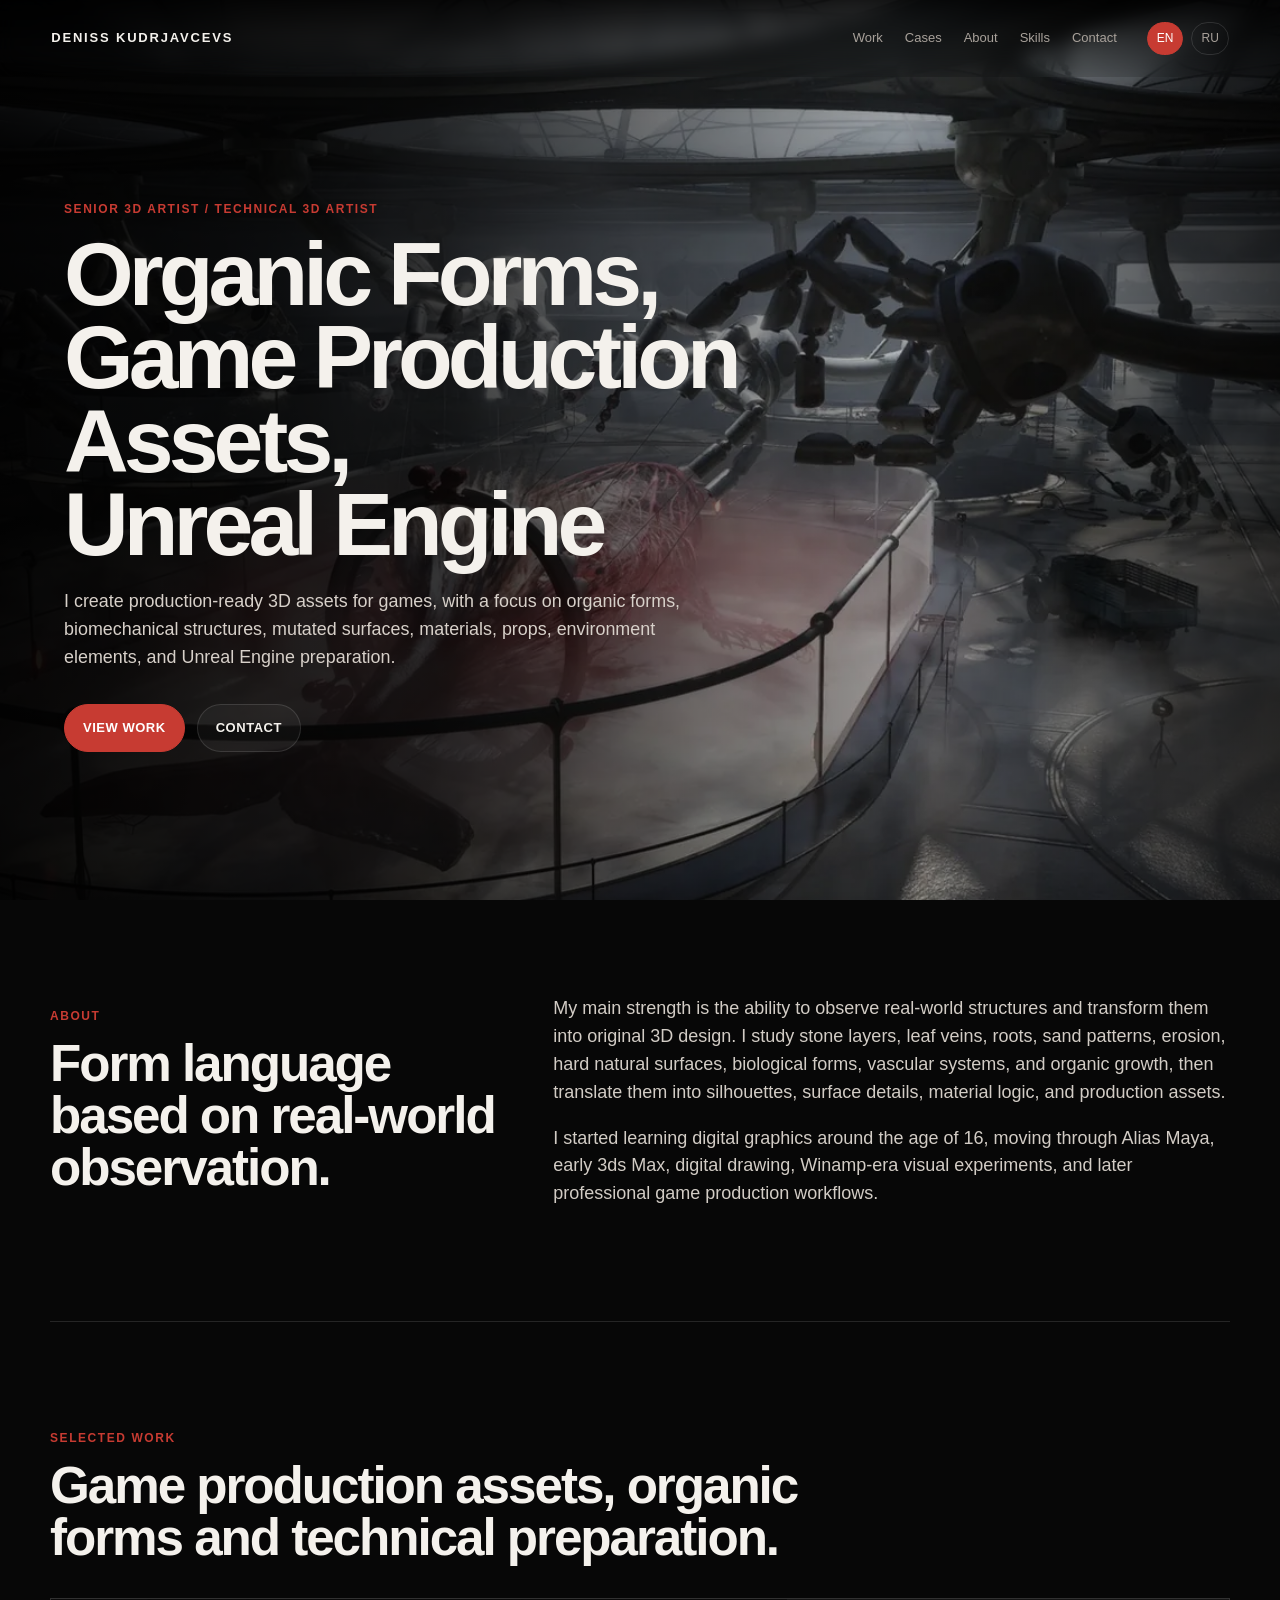
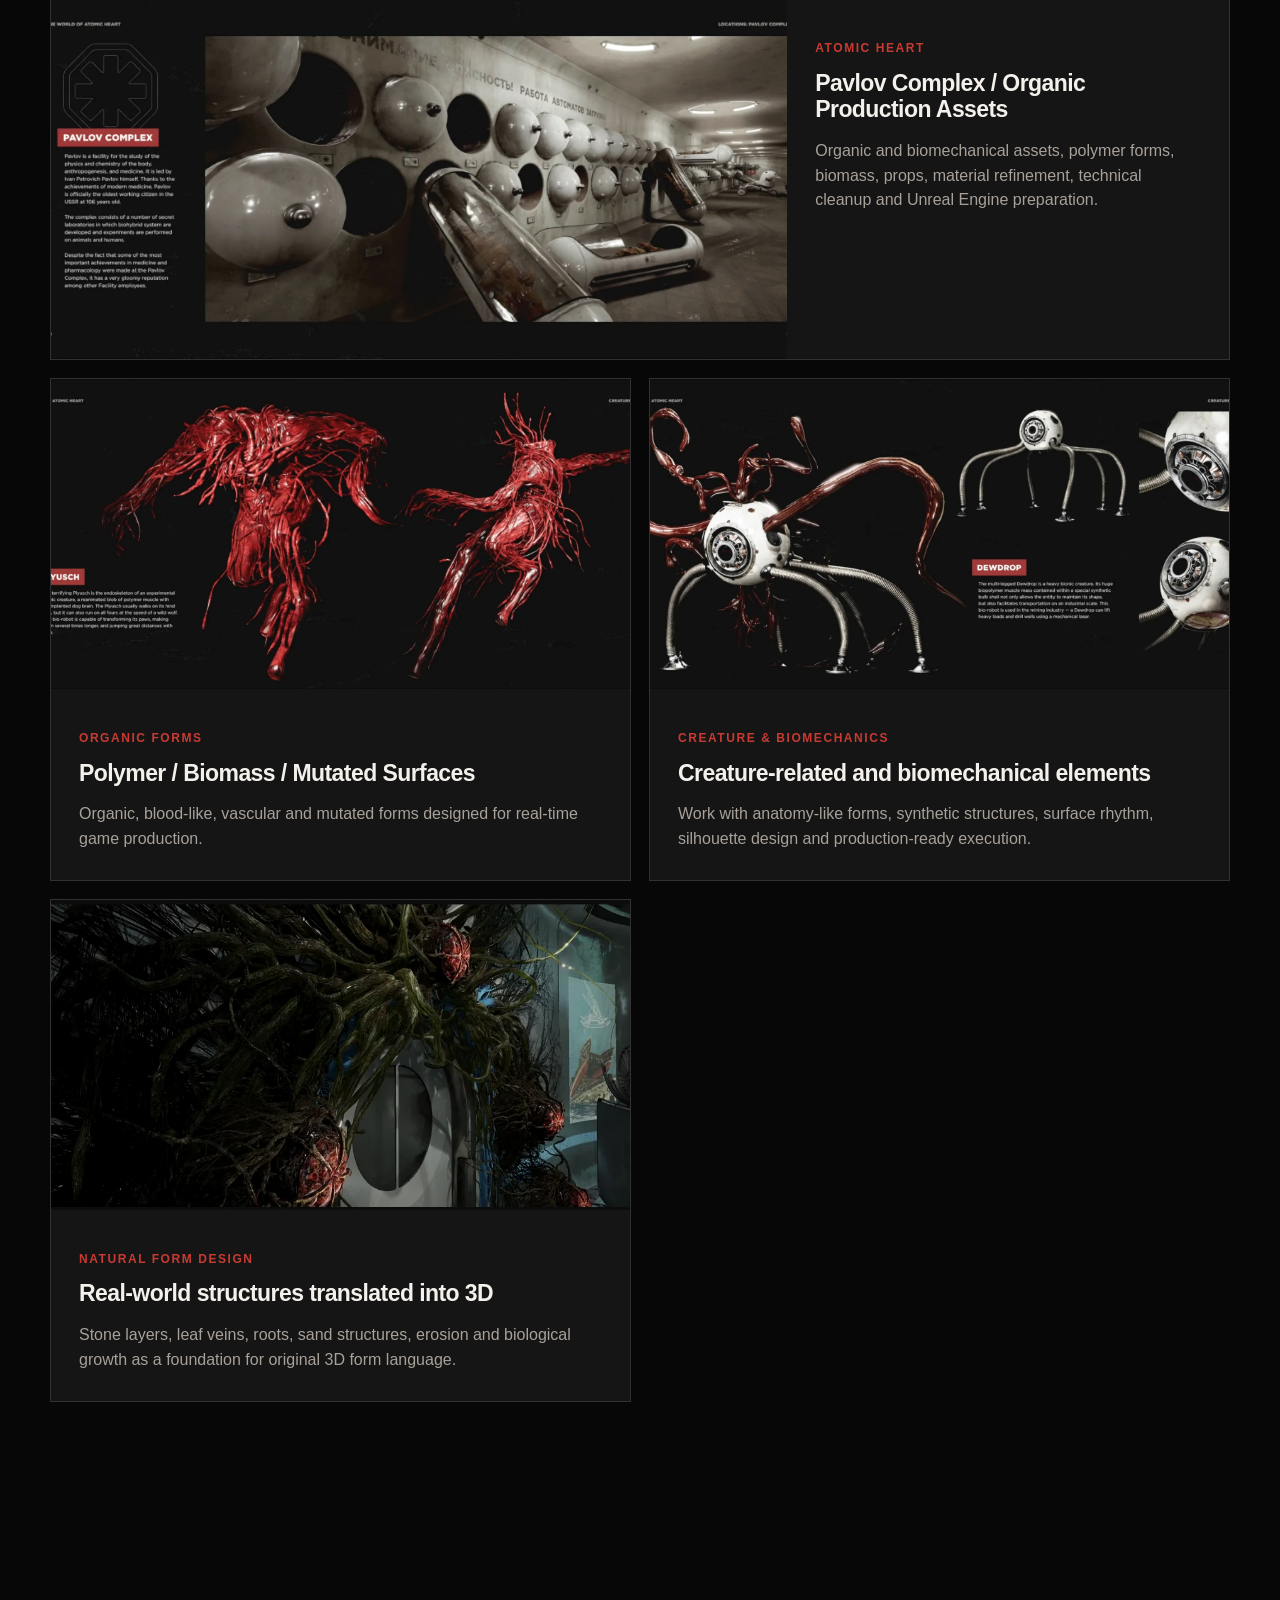
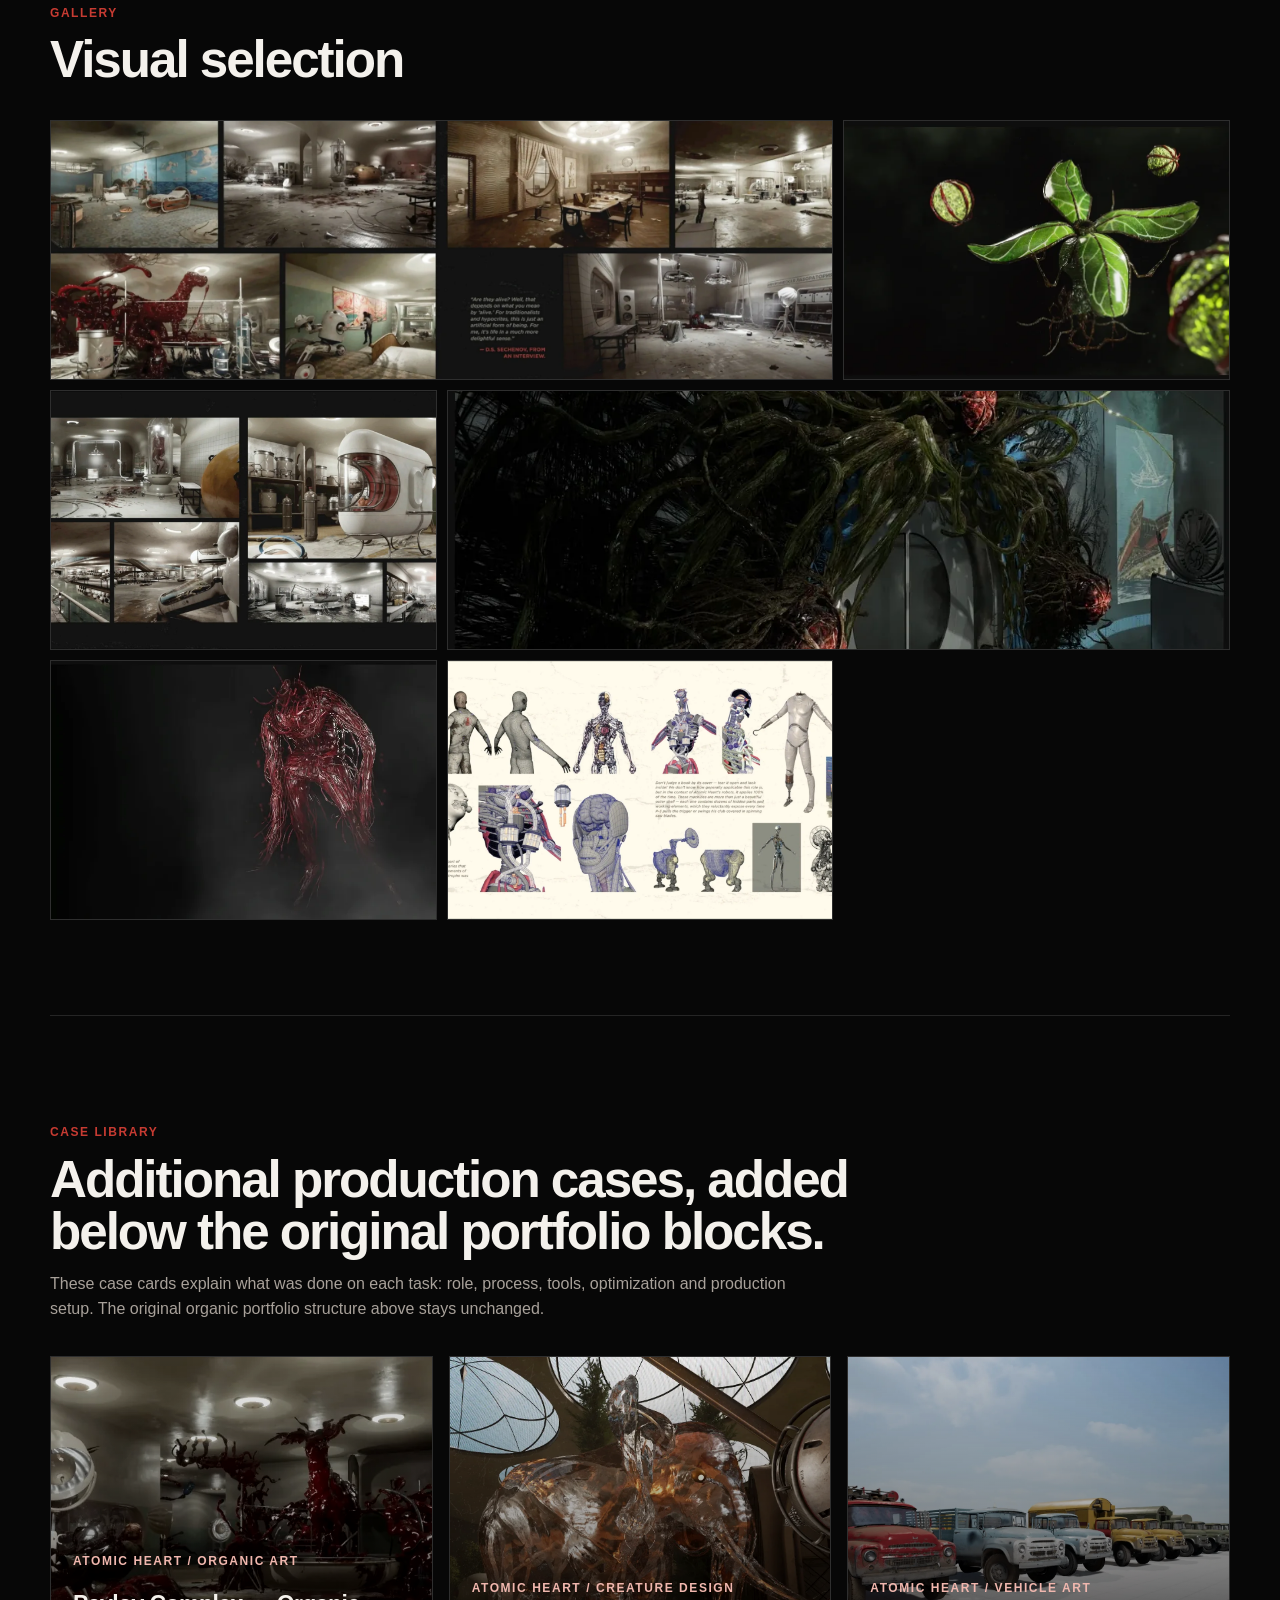
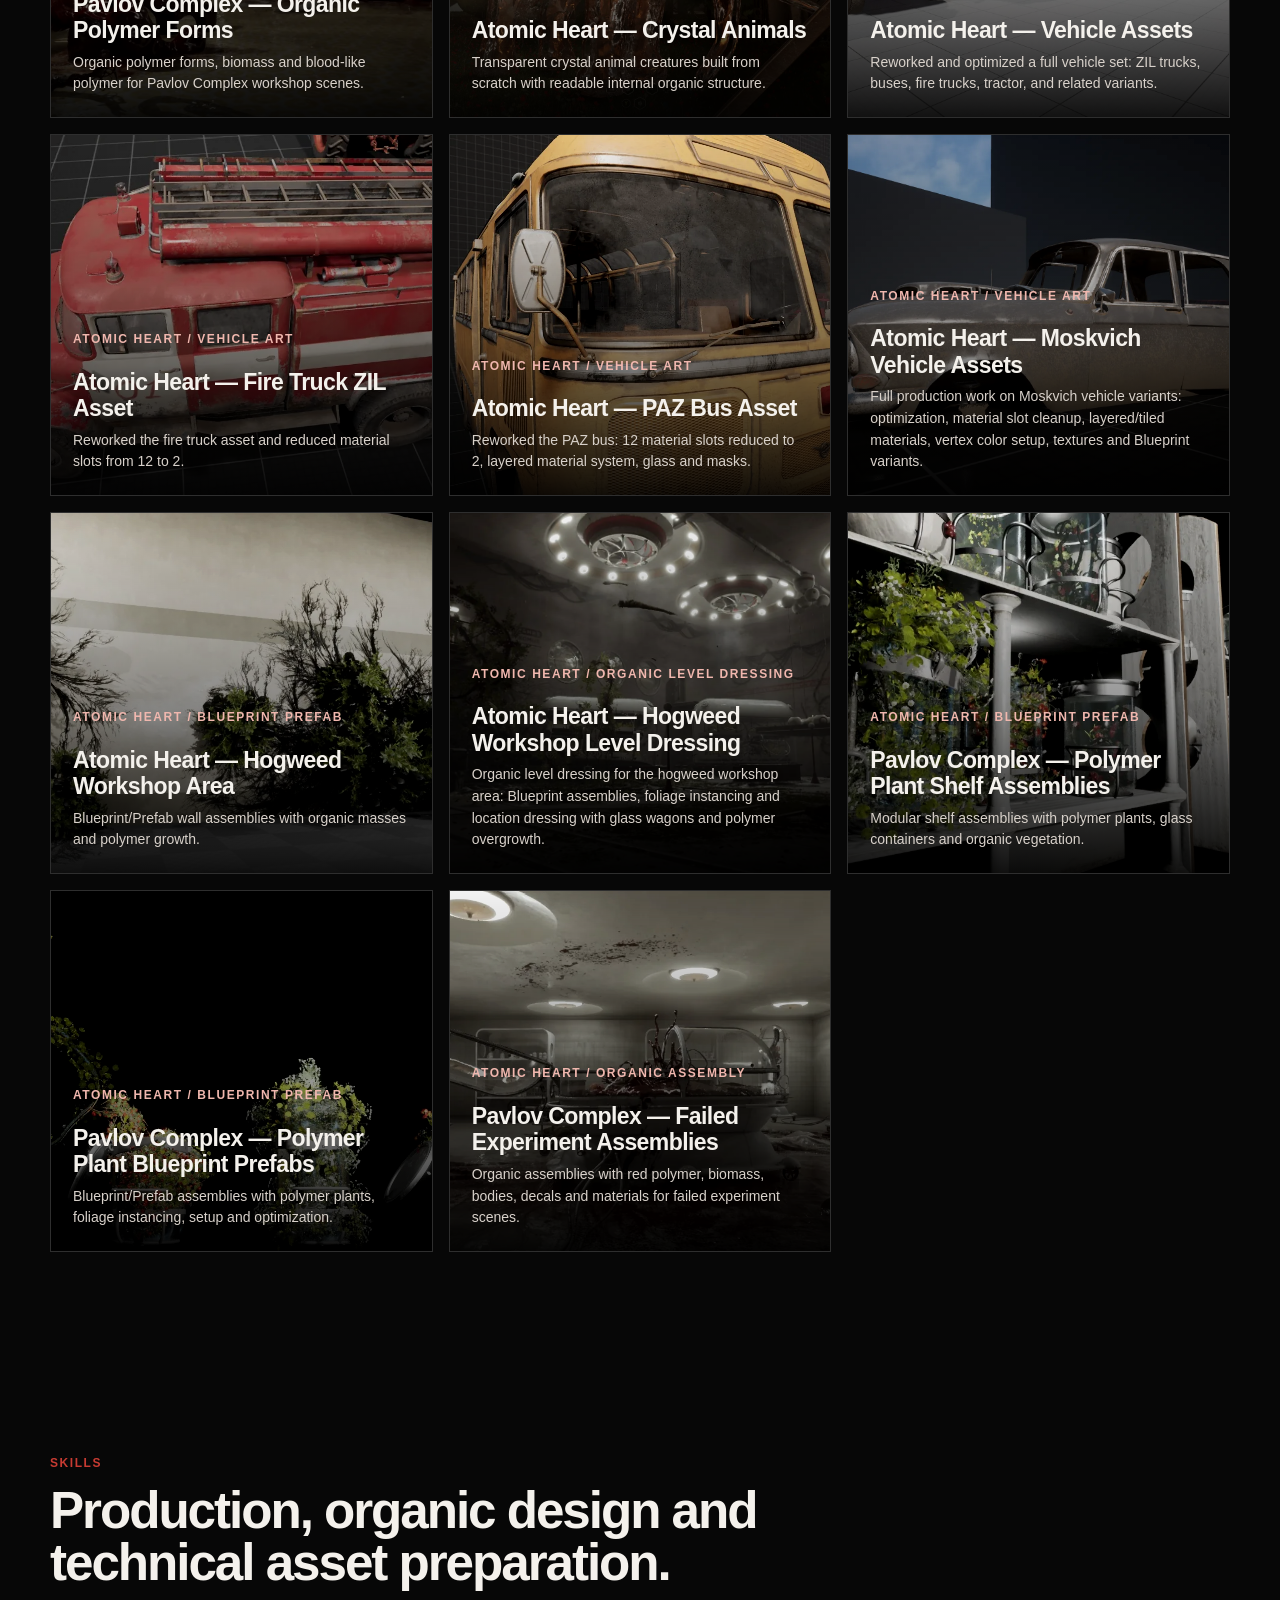
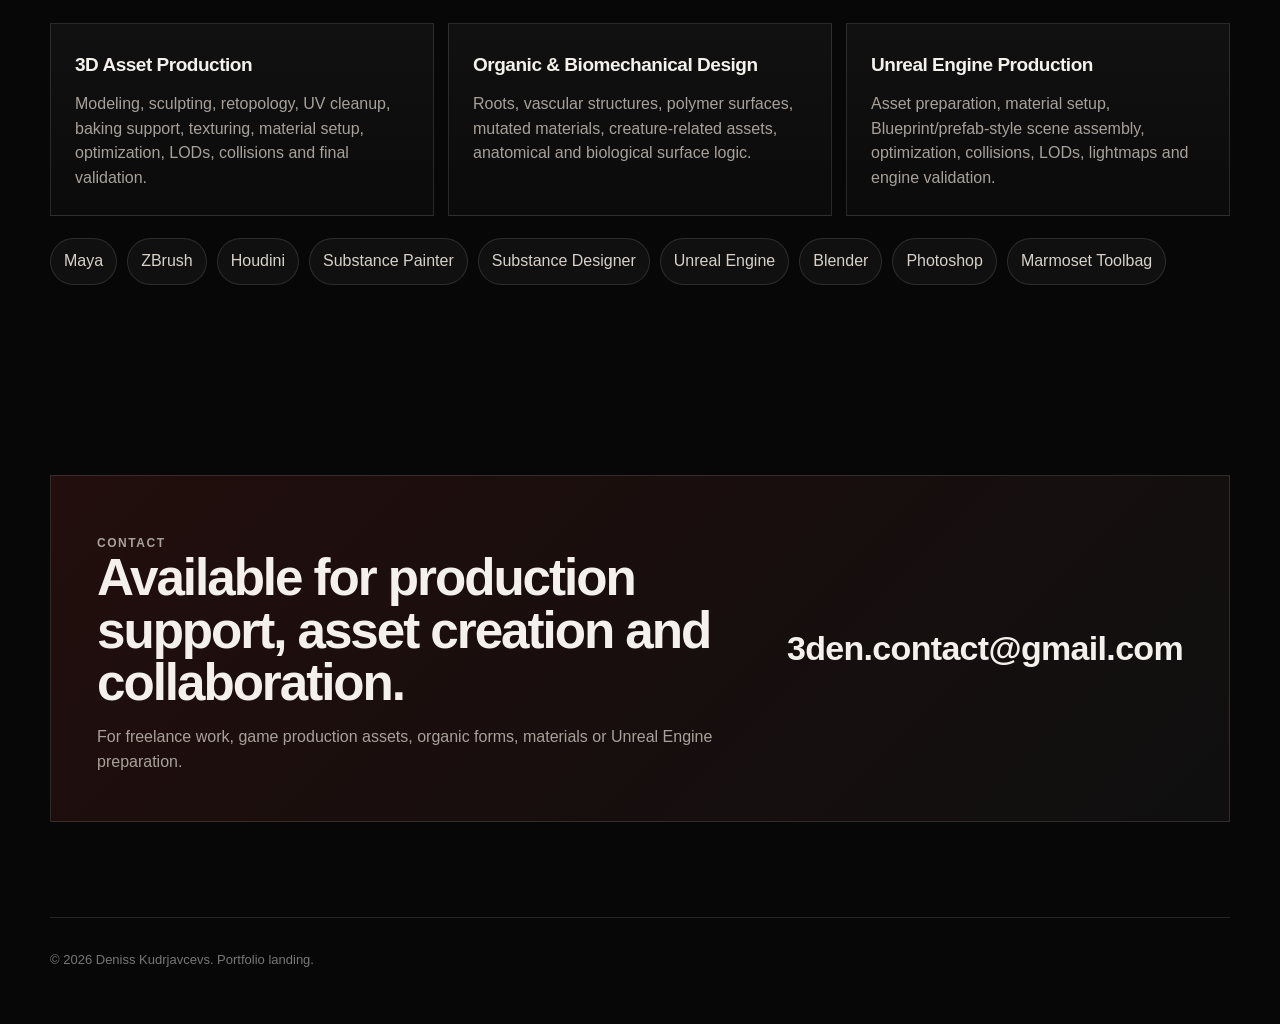
==== commit 617dea93: "Update portfolio v6" ====
--- a/index.html
+++ b/index.html
@@ -95,12 +95,12 @@
         <h2>Visual selection</h2>
       </div>
       <div class="gallery">
-        <img class="wide" src="assets/images/atomic-heart/pavlov_02.jpg" alt="Pavlov Complex environment">
-        <img src="assets/images/organic/leaf_form_01.png" alt="Leaf-inspired organic form">
-        <img src="assets/images/atomic-heart/pavlov_03.jpg" alt="Pavlov Complex production environment">
-        <img class="wide" src="assets/images/organic/root_wall_01.png" alt="Organic root structure">
-        <img src="assets/images/organic/plyusch_mist_01.png" alt="Polymer creature form">
-        <img src="assets/images/creatures/robot_anatomy_01.jpg" alt="Robot anatomy production reference">
+        <img class="wide" src="assets/images/atomic-heart/pavlov_02.webp" alt="Pavlov Complex environment">
+        <img src="assets/images/organic/leaf_form_01.webp" alt="Leaf-inspired organic form">
+        <img src="assets/images/atomic-heart/pavlov_03.webp" alt="Pavlov Complex production environment">
+        <img class="wide" src="assets/images/organic/root_wall_01.webp" alt="Organic root structure">
+        <img src="assets/images/organic/plyusch_mist_01.webp" alt="Polymer creature form">
+        <img src="assets/images/creatures/robot_anatomy_01.webp" alt="Robot anatomy production reference">
       </div>
     </section>
 
--- a/style.css
+++ b/style.css
@@ -82,7 +82,7 @@
   inset: 0;
   background:
     linear-gradient(90deg, rgba(0,0,0,.93) 0%, rgba(0,0,0,.78) 34%, rgba(0,0,0,.25) 70%, rgba(0,0,0,.75) 100%),
-    url('assets/images/hero/hero_whale.jpg') center / cover no-repeat;
+    url('assets/images/hero/hero_whale.webp') center / cover no-repeat;
   transform: scale(1.02);
 }
 .hero-content {
@@ -171,10 +171,10 @@
 .work-card:not(.large) .work-image { min-height: 310px; }
 .work-info { padding: 28px; }
 .work-info p:not(.tag) { color: var(--muted); margin-bottom: 0; }
-.image-atomic { background-image: url('assets/images/atomic-heart/pavlov_01.jpg'); }
-.image-organic { background-image: url('assets/images/organic/plyusch_render_01.jpg'); }
-.image-creature { background-image: url('assets/images/creatures/dewdrop_01.jpg'); }
-.image-natural { background-image: url('assets/images/organic/root_wall_01.png'); }
+.image-atomic { background-image: url('assets/images/atomic-heart/pavlov_01.webp'); }
+.image-organic { background-image: url('assets/images/organic/plyusch_render_01.webp'); }
+.image-creature { background-image: url('assets/images/creatures/dewdrop_01.webp'); }
+.image-natural { background-image: url('assets/images/organic/root_wall_01.webp'); }
 
 .gallery {
   display: grid;
